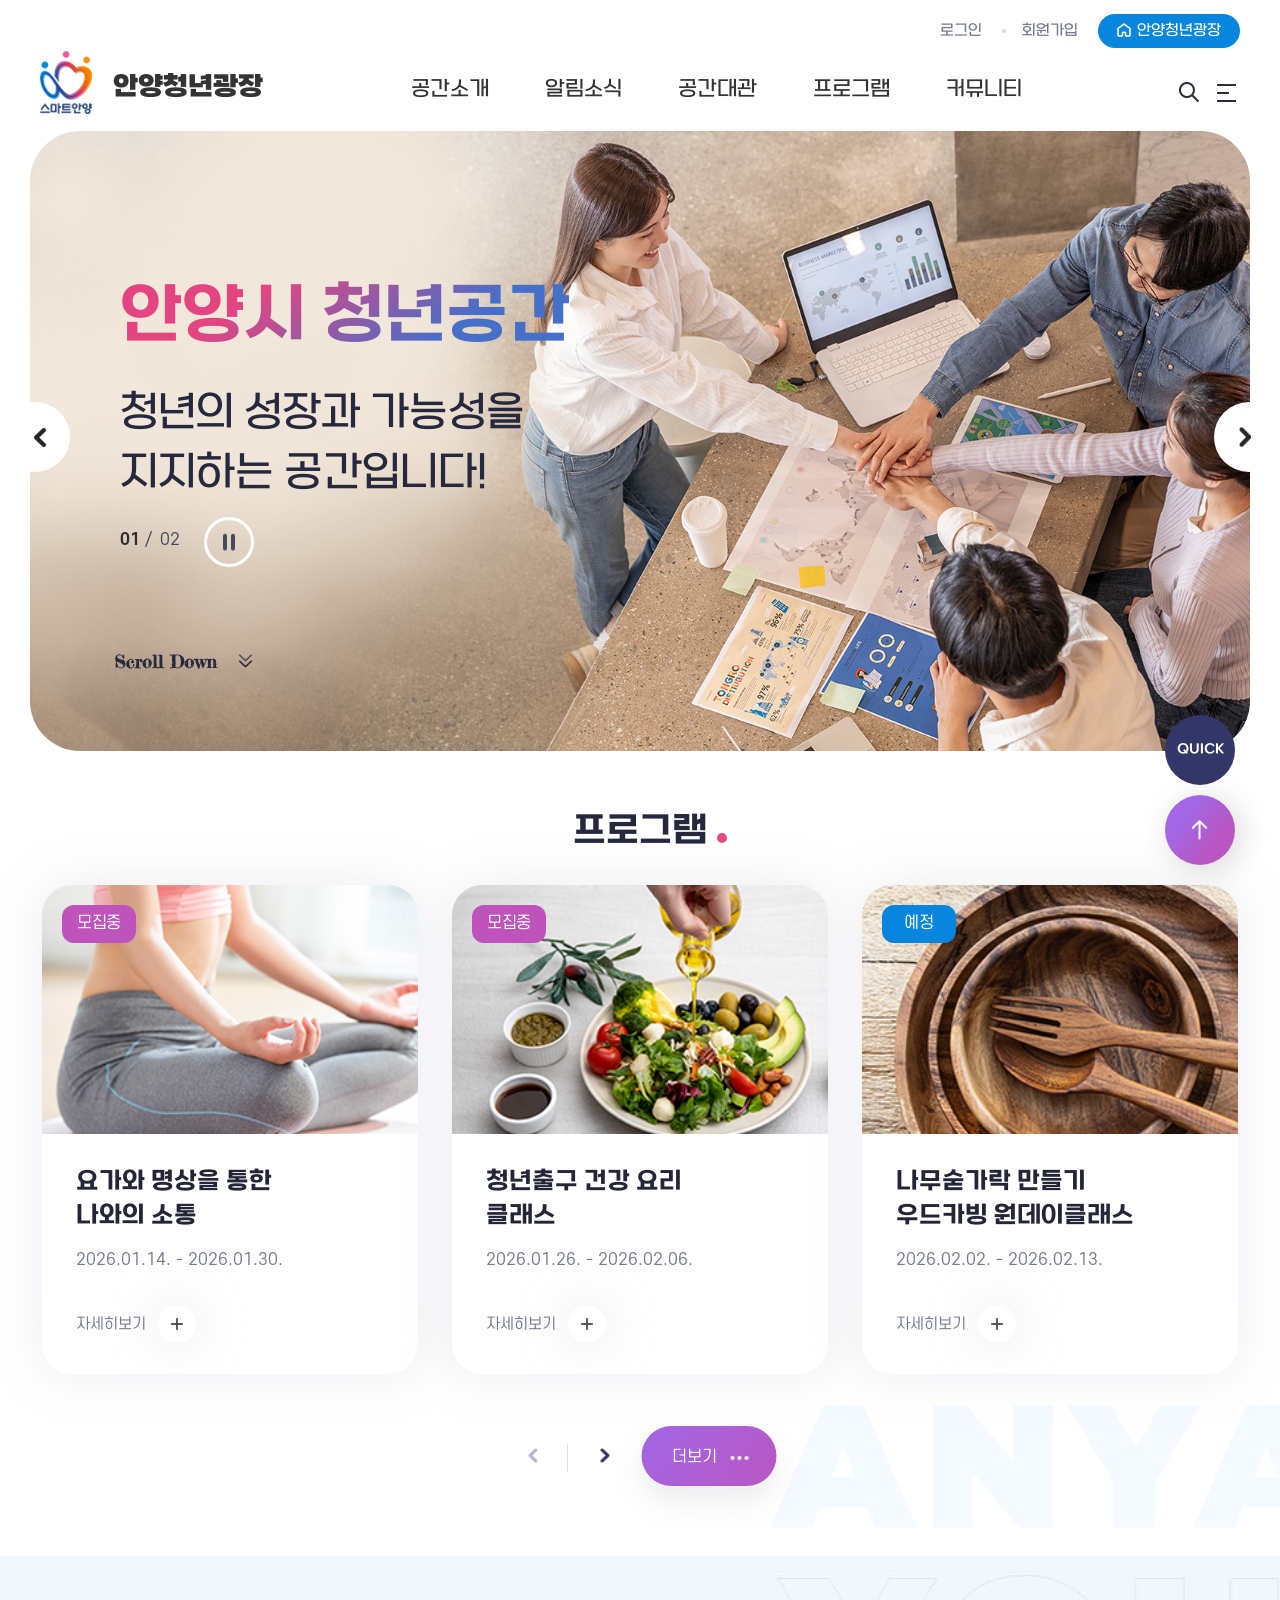
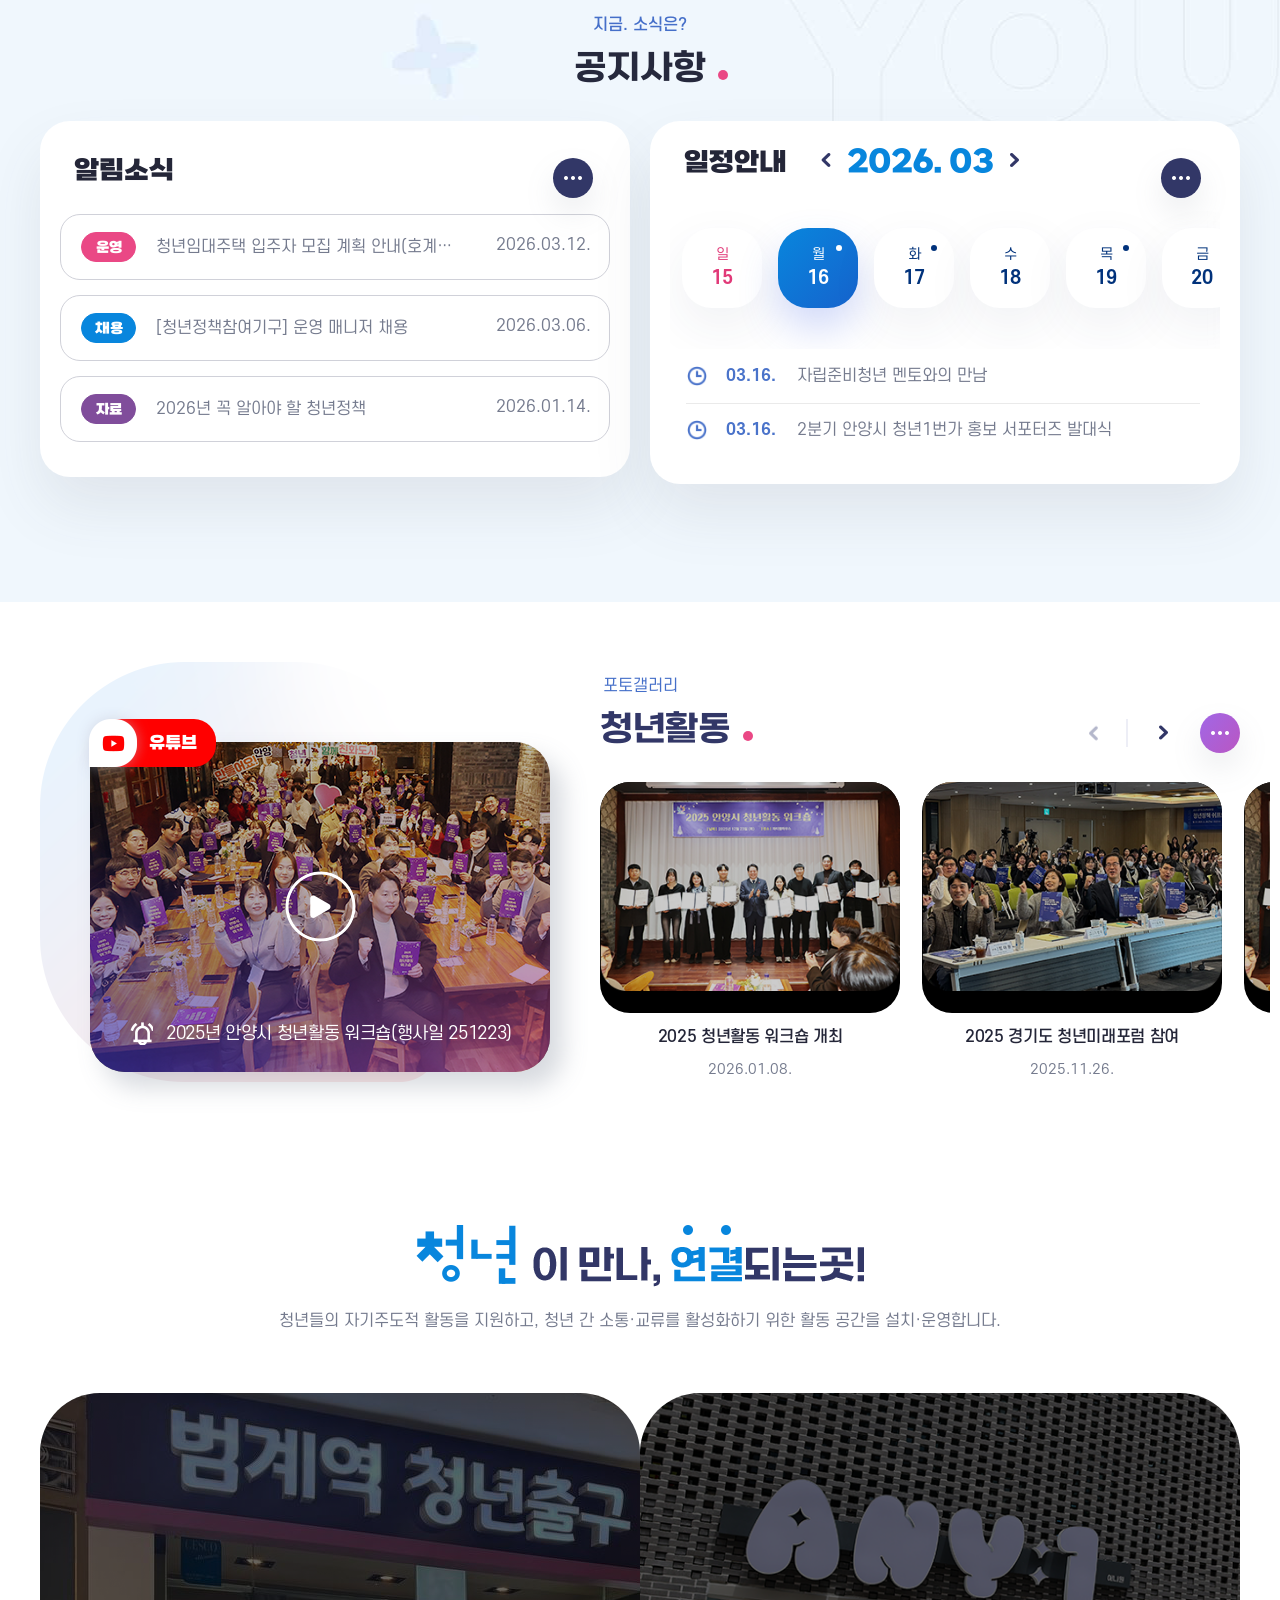
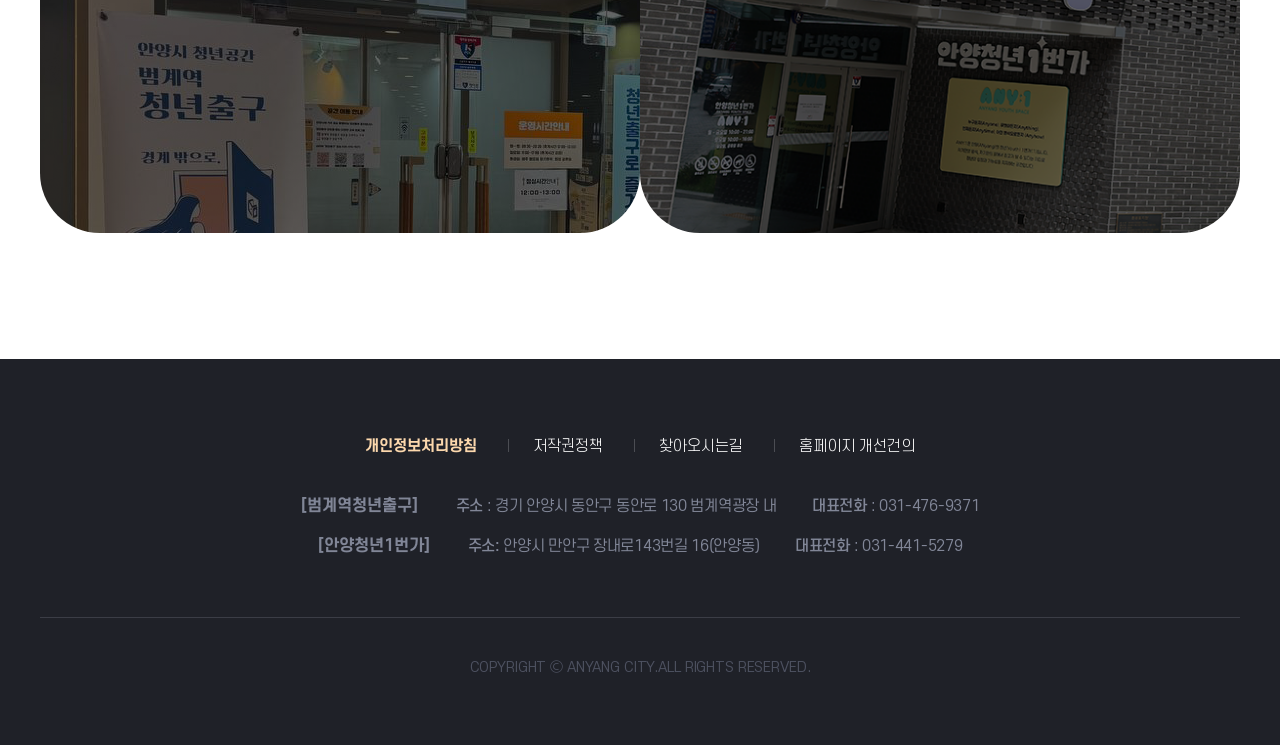
==== index.html @ 14fc4562 "checked everythings" ====
<!DOCTYPE html>

<html lang="ko">

<head>
    <meta charset="utf-8">
    <meta content="IE=Edge" http-equiv="X-UA-Compatible">
    <meta content="width=device-width, height=device-height, initial-scale=1.0, maximum-scale=2.0, minimum-scale=1.0, user-scalable=yes" name="viewport">
    <meta content="안양청년광장, 청년광장, 안양시 청년광장" name="keywords">
    <meta content="안양청년광장 홈페이지입니다." name="description">
    <meta content="telephone=no" name="format-detection">
    <meta content="/public/images/common/meta_ay2.png" property="og:image">
    <meta content="1200" property="og:image:width">
    <meta content="630" property="og:image:height">
    <meta content="안양청년광장" property="og:site_name">
    <meta content="안양청년광장" property="og:title">
    <meta content="안양청년광장 홈페이지입니다." property="og:description">
    <meta content="website" property="og:type">
    <meta content="3369ab" name="theme-color">
    <link href="/common/css/font.css" rel="stylesheet" type="text/css">
    <!--[if lt IE 9]><link rel="stylesheet" type="text/css" href="/common/css/font_ie8.css"><![endif]-->
    <link href="/site/youth_2026/css/main.css?ver=20250224" rel="stylesheet" type="text/css">
    <!--[if lt IE 9]><script src="/common/js/html5.js"></script><![endif]-->
    <script src="/common/js/jquery-1.12.4.min.js"></script>
    <script src="/common/js/jquery-ui.min.js"></script>
    <script src="/common/js/jquery.easing.1.3.min.js"></script>
    <script src="/common/js/jquery.screen.min.js"></script>
    <script src="/common/js/jquery.menu.min.js"></script>
    <script>
        var site = {
            id:'youth',
            key:'',
            layout:'',
            order:'',
            login:'false'
        };
    </script>
    <!--<script src="/site/youth_2026/js/slick.min.js"></script>-->
    <script src="/site/youth_2026/js/slick.min.custom.1.6.0.14.js"></script>
    <script src="/site/youth_2026/js/slick.extensions.min.js"></script>
    <script src="/common/js/layout.js"></script>
    <script src="/common/js/common.js"></script>
    <script src="/site/youth_2026/js/common.js?ver20240205"></script>
    <script src="/site/youth_2026/js/plugins.js"></script>
    <script src="/site/youth_2026/js/main.js"></script>
    <script src="/site/youth_2026/js/layerpopup.js"></script>
    <title>안양청년광장</title>
    <style>
        #divpopup1 {position:absolute;left:200px;top:150px;width:auto;margin-left:auto;margin-right:auto;z-index:999;}
        #divpopup1 img {border:1px solid #d5dae2;box-sizing:border-box;}
        #divpopup1 .divpopup_form {padding-top:3px;padding-bottom:3px;background:#000;}
        #divpopup1 .divpopup_form input {vertical-align:middle;margin-left:5px;}
        #divpopup1 .divpopup_form label {vertical-align:middle;margin-left:5px;}
        #divpopup1 .divpopup_chk {color:#fff;float:left;vertical-align:middle;}
        #divpopup1 .divpopup_close {float:right;margin-right:5px;}
        #divpopup1 .divpopup_close a {text-decoration:none;}
        #divpopup1 .divpopup_close span {color:#fff333;font-size:14px;line-height:20px;font-weight:600;vertical-align:middle;}
        #divpopup1 .img_area {height:500px;overflow-y:scroll;}
        #divpopup1 .m_img {display:none;}
        @media screen and (max-width:800px) {
            #divpopup1 {top:5%;left:0;right:0;}
        }

        @media screen and (max-width:640px) {
            #divpopup1 {width:94%;}
            #divpopup1 img {max-width:100%;}
            #divpopup1 {width:300px;}
            #divpopup1 .w_img {display:none;}
            #divpopup1 .m_img {display:block;}
        }
    </style>
</head>

<body class="main" id="main">
    <script>
        //<![CDATA[
        cookiedata = document.cookie;

        if (cookiedata.indexOf("divpopup1=done") >= 0) {
            document.all['divpopup1'].style.visibility = "hidden";
        }
        //]]>
    </script>
    <script>
        var today = new Date();

        // html 에서 data-expired 가 설정된 팝업 div 들을 찾기
        var popup = document.querySelectorAll('[data-expired]');
        for (var i = 0, size = popup.length; i < size; i++) {
            // 문자열을 공백, -, :으로 나눠서 배열로 저장
            var d = popup[i].getAttribute('data-expired').split(/[\s,\-:]+/);
            var expired_date = new Date(+d[0], +d[1] - 1, +d[2], +d[3] || 23, +d[4] || 59, +d[5] || 59);

            // 오늘이 설정한 expired date 전이면 팝업창 보여지게
            if (today <= expired_date) {
                popup[i].style.display = 'block';
            }
            // 아니면 html 에서 삭제 시킴
            else {
                popup[i].parentElement.removeChild(popup[i]);
            }
        }
    </script>
    
    <div id="wrapper">
        <header id="header">
            <div class="accessibility">
                <a href="#container">본문 바로가기</a>
            </div>
            
            <div class="header_wrap">
                <div class="gnb">
                    <div class="wrap clearfix">
                        <div class="gnb_list_wrap">
                            <ul class="gnb_list clearfix">
                                <li class="gnb_item"><a class="gnb_text" href="javascrip:void(0);">로그인</a></li>
                                <li class="gnb_item"><a class="gnb_text" href="javascript:void(0);">회원가입</a></li>
                                <li class="gnb_item"><a class="util_btn" href="javascript:void(0);"><em>안양청년광장</em></a></li>
                            </ul>
                        </div>
                    </div>
                </div>
                <div class="logo">
                    <h1 class="wrap">
                        <a href="/youth/index.do"><span class="logo_image skip">스마트 안양</span><span class="logo_title">안양청년광장</span></a>
                    </h1>
                </div>
                <div class="lnb">
                    <div class="menu_show">
                        <button class="menu_button" type="button">주메뉴 토글</button>
                    </div>
                    <nav class="menu after eachdown">
                        <h2 class="skip">주메뉴</h2>
                        <div class="lnb_title">
                            <div class="lnb_logo">
                                <span>안양청년광장</span>
                            </div>
                            <div class="lnb_util">
                                <div class="login_box">
                                    <a href="javascript:void(0);" class="m_login_btn m_login">로그인</a>
                                </div>
                                <div class="mypage_box">
                                    <a href="javascript:void(0);" class="mypage_btn mobile">마이페이지</a>
                                </div>
                            </div>
                        </div>
                        <div class="depth depth1">
                            <!-- 차수에 맞는 숫자와 조합하여 클래스를 넣어주세요 (예 :depth#, depth#_#) -->
                             <ul class="depth_list depth1_list clearfix">
                                <li class="depth_item depth1_item">
                                    <a class="depth_text depth1_text" href="" target="_self"><em>공간소개</em></a>
                                    <div class="depth depth2">
                                        <ul class="depth_list depth2_list">
                                            <li class="depth_item depth2_item">
                                                <a class="depth_text depth2_text" href="" target="_self">2차메뉴</a>
                                                <div class="depth depth3">
                                                    <ul class="depth_list depth3_list">
                                                        <li class="depth_item depth3_item">
                                                            <a class="depth_text depth3_text" href="" target="_self">3차메뉴</a>
                                                        </li>
                                                        <li class="depth_item depth3_item">
                                                            <a class="depth_text depth3_text" href="" target="_self">3차메뉴</a>
                                                        </li>
                                                        <li class="depth_item depth3_item">
                                                            <a class="depth_text depth3_text" href="" target="_self">3차메뉴</a>
                                                        </li>
                                                    </ul>
                                                </div>
                                            </li>
                                            <li class="depth_item depth2_item">
                                                <a class="depth_text depth2_text" href="" target="_self">2차메뉴</a>
                                                <div class="depth depth3">
                                                    <ul class="depth_list depth3_list">
                                                        <li class="depth_item depth3_item">
                                                            <a class="depth_text depth3_text" href="" target="_self">3차메뉴</a>
                                                        </li>
                                                        <li class="depth_item depth3_item">
                                                            <a class="depth_text depth3_text" href="" target="_self">3차메뉴</a>
                                                        </li>
                                                        <li class="depth_item depth3_item">
                                                            <a class="depth_text depth3_text" href="" target="_self">3차메뉴</a>
                                                        </li>
                                                    </ul>
                                                </div>
                                            </li>
                                            <li class="depth_item depth2_item">
                                                <a class="depth_text depth2_text" href="" target="_self">2차메뉴</a>
                                                <div class="depth depth3">
                                                    <ul class="depth_list depth3_list">
                                                        <li class="depth_item depth3_item">
                                                            <a class="depth_text depth3_text" href="" target="_self">3차메뉴</a>
                                                        </li>
                                                        <li class="depth_item depth3_item">
                                                            <a class="depth_text depth3_text" href="" target="_self">3차메뉴</a>
                                                        </li>
                                                        <li class="depth_item depth3_item">
                                                            <a class="depth_text depth3_text" href="" target="_self">3차메뉴</a>
                                                        </li>
                                                    </ul>
                                                </div>
                                            </li>
                                            <li class="depth_item depth2_item">
                                                <a class="depth_text depth2_text" href="" target="_self">2차메뉴</a>
                                                <div class="depth depth3">
                                                    <ul class="depth_list depth3_list">
                                                        <li class="depth_item depth3_item">
                                                            <a class="depth_text depth3_text" href="" target="_self">3차메뉴</a>
                                                        </li>
                                                        <li class="depth_item depth3_item">
                                                            <a class="depth_text depth3_text" href="" target="_self">3차메뉴</a>
                                                        </li>
                                                        <li class="depth_item depth3_item">
                                                            <a class="depth_text depth3_text" href="" target="_self">3차메뉴</a>
                                                        </li>
                                                    </ul>
                                                </div>
                                            </li>
                                            <li class="depth_item depth2_item">
                                                <a class="depth_text depth2_text" href="" target="_self">2차메뉴</a>
                                                <div class="depth depth3">
                                                    <ul class="depth_list depth3_list">
                                                        <li class="depth_item depth3_item">
                                                            <a class="depth_text depth3_text" href="" target="_self">3차메뉴</a>
                                                        </li>
                                                        <li class="depth_item depth3_item">
                                                            <a class="depth_text depth3_text" href="" target="_self">3차메뉴</a>
                                                        </li>
                                                        <li class="depth_item depth3_item">
                                                            <a class="depth_text depth3_text" href="" target="_self">3차메뉴</a>
                                                        </li>
                                                    </ul>
                                                </div>
                                            </li>
                                        </ul>
                                    </div>
                                </li>
                                <li class="depth_item depth1_item">
                                    <a class="depth_text depth1_text" href="" target="_self"><em>알림소식</em></a>
                                    <div class="depth depth2">
                                        <ul class="depth_list depth2_list">
                                            <li class="depth_item depth2_item">
                                                <a class="depth_text depth2_text" href="" target="_self">2차메뉴</a>
                                                <div class="depth depth3">
                                                    <ul class="depth_list depth3_list">
                                                        <li class="depth_item depth3_item">
                                                            <a class="depth_text depth3_text" href="" target="_self">세번째 메뉴1</a>
                                                            <div class="depth depth4">
                                                                <ul class="depth_list depth4_list clearfix">
                                                                    <li class="depth_item depth4_item">
                                                                        <a href="javascript:void(0);" class="depth_text depth4_text " target="_self">
                                                                            <span><em>4차메뉴 on</em></span>
                                                                        </a>
                                                                        
                                                                    </li>
                                                                    <li class="depth_item depth4_item">
                                                                        <a href="javscript:void(0);" class="depth_text depth4_text " target="_self">
                                                                            <span><em>4차메뉴_ov</em></span>
                                                                        </a>
                                                                    </li>
                                                                    <li class="depth_item depth4_item">
                                                                        <a href="javascript:void(0);" class="depth_text depth4_text " target="_self">
                                                                            <span><em>4차메뉴</em></span>
                                                                        </a>
                                                                    </li>
                                                                </ul>
                                                            </div>
                                                        </li>
                                                        <li class="depth_item depth3_item">
                                                            <a class="depth_text depth3_text" href="" target="_self">세번째 메뉴2</a>
                                                        </li>
                                                    </ul>
                                                </div>
                                            </li>
                                            <li class="depth_item depth2_item">
                                                <a class="depth_text depth2_text" href="" target="_blank">2차메뉴</a>
                                            </li>
                                            <li class="depth_item depth2_item">
                                                <a class="depth_text depth2_text" href="" target="_self">2차메뉴 on</a>
                                                <div class="depth depth3">
                                                    <ul class="depth_list depth3_list">
                                                        <li class="depth_item depth3_item">
                                                            <a class="depth_text depth3_text" href="" target="_self">세번째 메뉴1</a>
                                                            <div class="depth depth4">
                                                                <ul class="depth_list depth4_list clearfix">
                                                                    <li class="depth_item depth4_item solo">
                                                                        <a href="javascript:void(0);" class="depth_text depth4_text " target="_self">
                                                                            <span><em>4차메뉴 on</em></span>
                                                                        </a>
                                                                        <div class="depth depth5">
                                                                            <ul class="depth_list depth5_list clearfix">
                                                                                <li class="depth_item depth5_item">
                                                                                    <a href="javascript:void(0);" class="depth_text depth5_text " target="_self">
                                                                                        <span><em>5차메뉴 on</em></span>
                                                                                    </a>
                                                                                </li>
                                                                                <li class="depth_item depth5_item">
                                                                                    <a href="javscript:void(0);" class="depth_text depth5_text " target="_self">
                                                                                        <span><em>5차메뉴_ov</em></span>
                                                                                    </a>
                                                                                </li>
                                                                                <li class="depth_item depth5_item">
                                                                                    <a href="javascript:void(0);" class="depth_text depth5_text " target="_self">
                                                                                        <span><em>5차메뉴</em></span>
                                                                                    </a>
                                                                                </li>
                                                                            </ul>
                                                                        </div>
                                                                    </li>
                                                                    <li class="depth_item depth4_item solo">
                                                                        <a href="javscript:void(0);" class="depth_text depth4_text " target="_self">
                                                                            <span><em>4차메뉴_ov</em></span>
                                                                        </a>
                                                                    </li>
                                                                    <li class="depth_item depth4_item solo">
                                                                        <a href="javascript:void(0);" class="depth_text depth4_text " target="_self">
                                                                            <span><em>4차메뉴</em></span>
                                                                        </a>
                                                                    </li>
                                                                </ul>
                                                            </div>
                                                        </li>
                                                        <li class="depth_item depth3_item">
                                                            <a class="depth_text depth3_text" href="" target="_self">세번째 메뉴2</a>
                                                        </li>
                                                    </ul>
                                                </div>
                                            </li>
                                            <li class="depth_item depth2_item">
                                                <a class="depth_text depth2_text" href="" target="_self">2차메뉴</a>
                                                <div class="depth depth3">
                                                    <ul class="depth_list depth3_list">
                                                        <li class="depth_item depth3_item">
                                                            <a class="depth_text depth3_text" href="" target="_self">세번째 메뉴1</a>
                                                        </li>
                                                        <li class="depth_item depth3_item">
                                                            <a class="depth_text depth3_text" href="" target="_self">세번째 메뉴2</a>
                                                        </li>
                                                    </ul>
                                                </div>
                                            </li>
                                            <li class="depth_item depth2_item">
                                                <a class="depth_text depth2_text" href="" target="_self">2차메뉴</a>
                                                <div class="depth depth3">
                                                    <ul class="depth_list depth3_list">
                                                        <li class="depth_item depth3_item">
                                                            <a class="depth_text depth3_text" href="" target="_self">세번째 메뉴1</a>
                                                        </li>
                                                        <li class="depth_item depth3_item">
                                                            <a class="depth_text depth3_text" href="" target="_self">세번째 메뉴2</a>
                                                        </li>
                                                    </ul>
                                                </div>
                                            </li>
                                        </ul>
                                    </div>
                                </li>
                                <li class="depth_item depth1_item">
                                    <a class="depth_text depth1_text" href="" target="_self"><em>공간대관</em></a>
                                    <div class="depth depth2">
                                        <ul class="depth_list depth2_list">
                                            <li class="depth_item depth2_item">
                                                <a class="depth_text depth2_text" href="" target="_self">2차메뉴</a>
                                                <div class="depth depth3">
                                                    <ul class="depth_list depth3_list">
                                                        <li class="depth_item depth3_item">
                                                            <a class="depth_text depth3_text" href="" target="_self">세번째 메뉴1</a>
                                                        </li>
                                                        <li class="depth_item depth3_item">
                                                            <a class="depth_text depth3_text" href="" target="_self">세번째 메뉴2</a>
                                                        </li>
                                                    </ul>
                                                </div>
                                            </li>
                                            <li class="depth_item depth2_item">
                                                <a class="depth_text depth2_text" href="" target="_self">2차메뉴</a>
                                                <div class="depth depth3">
                                                    <ul class="depth_list depth3_list">
                                                        <li class="depth_item depth3_item">
                                                            <a class="depth_text depth3_text" href="" target="_self">세번째 메뉴1</a>
                                                        </li>
                                                        <li class="depth_item depth3_item">
                                                            <a class="depth_text depth3_text" href="" target="_self">세번째 메뉴2</a>
                                                        </li>
                                                    </ul>
                                                </div>
                                            </li>
                                            <li class="depth_item depth2_item">
                                                <a class="depth_text depth2_text" href="" target="_self">2차메뉴</a>
                                                <div class="depth depth3">
                                                    <ul class="depth_list depth3_list">
                                                        <li class="depth_item depth3_item">
                                                            <a class="depth_text depth3_text" href="" target="_self">세번째 메뉴1</a>
                                                        </li>
                                                        <li class="depth_item depth3_item">
                                                            <a class="depth_text depth3_text" href="" target="_self">세번째 메뉴2</a>
                                                        </li>
                                                    </ul>
                                                </div>
                                            </li>
                                            <li class="depth_item depth2_item">
                                                <a class="depth_text depth2_text" href="" target="_self">2차메뉴</a>
                                                <div class="depth depth3">
                                                    <ul class="depth_list depth3_list">
                                                        <li class="depth_item depth3_item">
                                                            <a class="depth_text depth3_text" href="" target="_self">세번째 메뉴1</a>
                                                        </li>
                                                        <li class="depth_item depth3_item">
                                                            <a class="depth_text depth3_text" href="" target="_self">세번째 메뉴2</a>
                                                        </li>
                                                    </ul>
                                                </div>
                                            </li>
                                            <li class="depth_item depth2_item">
                                                <a class="depth_text depth2_text" href="" target="_self">2차메뉴</a>
                                                <div class="depth depth3">
                                                    <ul class="depth_list depth3_list">
                                                        <li class="depth_item depth3_item">
                                                            <a class="depth_text depth3_text" href="" target="_self">세번째 메뉴1</a>
                                                        </li>
                                                        <li class="depth_item depth3_item">
                                                            <a class="depth_text depth3_text" href="" target="_self">세번째 메뉴2</a>
                                                        </li>
                                                    </ul>
                                                </div>
                                            </li>
                                        </ul>
                                    </div>
                                </li>
                                <li class="depth_item depth1_item">
                                    <a class="depth_text depth1_text" href="" target="_self"><em>프로그램</em></a>
                                    <div class="depth depth2">
                                        <ul class="depth_list depth2_list">
                                            <li class="depth_item depth2_item">
                                                <a class="depth_text depth2_text" href="" target="_self">2차메뉴</a>
                                                <div class="depth depth3">
                                                    <ul class="depth_list depth3_list">
                                                        <li class="depth_item depth3_item">
                                                            <a class="depth_text depth3_text" href="" target="_self">세번째 메뉴1</a>
                                                        </li>
                                                        <li class="depth_item depth3_item">
                                                            <a class="depth_text depth3_text" href="" target="_self">세번째 메뉴2</a>
                                                        </li>
                                                    </ul>
                                                </div>
                                            </li>
                                            <li class="depth_item depth2_item">
                                                <a class="depth_text depth2_text" href="" target="_self">2차메뉴</a>
                                                <div class="depth depth3">
                                                    <ul class="depth_list depth3_list">
                                                        <li class="depth_item depth3_item">
                                                            <a class="depth_text depth3_text" href="" target="_self">세번째 메뉴1</a>
                                                        </li>
                                                        <li class="depth_item depth3_item">
                                                            <a class="depth_text depth3_text" href="" target="_self">세번째 메뉴2</a>
                                                        </li>
                                                    </ul>
                                                </div>
                                            </li>
                                            <li class="depth_item depth2_item">
                                                <a class="depth_text depth2_text" href="" target="_self">2차메뉴</a>
                                                <div class="depth depth3">
                                                    <ul class="depth_list depth3_list">
                                                        <li class="depth_item depth3_item">
                                                            <a class="depth_text depth3_text" href="" target="_self">세번째 메뉴1</a>
                                                        </li>
                                                        <li class="depth_item depth3_item">
                                                            <a class="depth_text depth3_text" href="" target="_self">세번째 메뉴2</a>
                                                        </li>
                                                    </ul>
                                                </div>
                                            </li>
                                            <li class="depth_item depth2_item">
                                                <a class="depth_text depth2_text" href="" target="_self">2차메뉴</a>
                                                <div class="depth depth3">
                                                    <ul class="depth_list depth3_list">
                                                        <li class="depth_item depth3_item">
                                                            <a class="depth_text depth3_text" href="" target="_self">세번째 메뉴1</a>
                                                        </li>
                                                        <li class="depth_item depth3_item">
                                                            <a class="depth_text depth3_text" href="" target="_self">세번째 메뉴2</a>
                                                        </li>
                                                    </ul>
                                                </div>
                                            </li>
                                            <li class="depth_item depth2_item">
                                                <a class="depth_text depth2_text" href="" target="_self">2차메뉴</a>
                                                <div class="depth depth3">
                                                    <ul class="depth_list depth3_list">
                                                        <li class="depth_item depth3_item">
                                                            <a class="depth_text depth3_text" href="" target="_self">세번째 메뉴1</a>
                                                        </li>
                                                        <li class="depth_item depth3_item">
                                                            <a class="depth_text depth3_text" href="" target="_self">세번째 메뉴2</a>
                                                        </li>
                                                    </ul>
                                                </div>
                                            </li>
                                        </ul>
                                    </div>
                                </li>
                                <li class="depth_item depth1_item">
                                    <a class="depth_text depth1_text" href="" target="_self"><em>커뮤니티</em></a>
                                    <div class="depth depth2">
                                        <ul class="depth_list depth2_list">
                                            <li class="depth_item depth2_item">
                                                <a class="depth_text depth2_text" href="" target="_self">2차메뉴</a>
                                                <div class="depth depth3">
                                                    <ul class="depth_list depth3_list">
                                                        <li class="depth_item depth3_item">
                                                            <a class="depth_text depth3_text" href="" target="_self">세번째 메뉴1</a>
                                                        </li>
                                                        <li class="depth_item depth3_item">
                                                            <a class="depth_text depth3_text" href="" target="_self">세번째 메뉴2</a>
                                                        </li>
                                                    </ul>
                                                </div>
                                            </li>
                                            <li class="depth_item depth2_item">
                                                <a class="depth_text depth2_text" href="" target="_self">2차메뉴</a>
                                                <div class="depth depth3">
                                                    <ul class="depth_list depth3_list">
                                                        <li class="depth_item depth3_item">
                                                            <a class="depth_text depth3_text" href="" target="_self">세번째 메뉴1</a>
                                                        </li>
                                                        <li class="depth_item depth3_item">
                                                            <a class="depth_text depth3_text" href="" target="_self">세번째 메뉴2</a>
                                                        </li>
                                                    </ul>
                                                </div>
                                            </li>
                                            <li class="depth_item depth2_item">
                                                <a class="depth_text depth2_text" href="" target="_self">2차메뉴</a>
                                                <div class="depth depth3">
                                                    <ul class="depth_list depth3_list">
                                                        <li class="depth_item depth3_item">
                                                            <a class="depth_text depth3_text" href="" target="_self">세번째 메뉴1</a>
                                                        </li>
                                                        <li class="depth_item depth3_item">
                                                            <a class="depth_text depth3_text" href="" target="_self">세번째 메뉴2</a>
                                                        </li>
                                                    </ul>
                                                </div>
                                            </li>
                                            <li class="depth_item depth2_item">
                                                <a class="depth_text depth2_text" href="" target="_self">2차메뉴</a>
                                                <div class="depth depth3">
                                                    <ul class="depth_list depth3_list">
                                                        <li class="depth_item depth3_item">
                                                            <a class="depth_text depth3_text" href="" target="_self">세번째 메뉴1</a>
                                                        </li>
                                                        <li class="depth_item depth3_item">
                                                            <a class="depth_text depth3_text" href="" target="_self">세번째 메뉴2</a>
                                                        </li>
                                                    </ul>
                                                </div>
                                            </li>
                                            <li class="depth_item depth2_item">
                                                <a class="depth_text depth2_text" href="" target="_self">2차메뉴</a>
                                                <div class="depth depth3">
                                                    <ul class="depth_list depth3_list">
                                                        <li class="depth_item depth3_item">
                                                            <a class="depth_text depth3_text" href="" target="_self">세번째 메뉴1</a>
                                                        </li>
                                                        <li class="depth_item depth3_item">
                                                            <a class="depth_text depth3_text" href="" target="_self">세번째 메뉴2</a>
                                                        </li>
                                                    </ul>
                                                </div>
                                            </li>
                                        </ul>
                                    </div>
                                </li>
                            </ul>
                            <!-- <ul class="depth_list depth1_list clearfix">
                                <li class="depth_item depth1_item">
                                    <a class="depth_text depth1_text" href="/youth/contents.do?key=3752" target="_self">안양청년정책</a>
                                    <div class="depth depth2">
                                        <ul class="depth_list depth2_list">
                                            <li class="depth_item depth2_item">
                                                <a class="depth_text depth2_text" href="/youth/contents.do?key=3752" target="_self">인사말</a>
                                                <div class="depth depth3">
                                                    <ul class="depth_list depth3_list">
                                                        <li class="depth_item depth3_item">
                                                            <a class="depth_text depth3_text" href="/youth/contents.do?key=3752" target="_self">인사말</a>
                                                        </li>
                                                        <li class="depth_item depth3_item">
                                                            <a class="depth_text depth3_text" href="/youth/contents.do?key=3753" target="_self">청년의날 축하영상</a>
                                                        </li>
                                                    </ul>
                                                </div>
                                            </li>
                                            <li class="depth_item depth2_item">
                                                <a class="depth_text depth2_text" href="/youth/selectBbsNttList.do?bbsNo=1184&amp;key=3543" target="_self">공지사항</a>
                                            </li>
                                            <li class="depth_item depth2_item">
                                                <a class="depth_text depth2_text" href="/youth/contents.do?key=4201" target="_self">청년정책 캘린더</a>
                                            </li>
                                            <li class="depth_item depth2_item">
                                                <a class="depth_text depth2_text" href="/youth/contents.do?key=5152" target="_self">안양청년지도</a>
                                            </li>
                                            <li class="depth_item depth2_item">
                                                <a class="depth_text depth2_text" href="/youth/selectBbsNttList.do?bbsNo=1875&amp;key=4381" target="_self">청년정보</a>
                                                <div class="depth depth3">
                                                    <ul class="depth_list depth3_list">
                                                        <li class="depth_item depth3_item">
                                                            <a class="depth_text depth3_text" href="/youth/selectBbsNttList.do?bbsNo=1875&amp;key=4381" target="_self">청년아카데미</a>
                                                        </li>
                                                        <li class="depth_item depth3_item">
                                                            <a class="depth_text depth3_text" href="/youth/contents.do?key=3548" target="_self">청년정보 사이트</a>
                                                        </li>
                                                        <li class="depth_item depth3_item">
                                                            <a class="depth_text depth3_text" href="/youth/selectBbsNttList.do?bbsNo=1185&amp;key=3549" target="_self">청년자료실</a>
                                                        </li>
                                                        <li class="depth_item depth3_item">
                                                            <a class="depth_text depth3_text" href="/youth/selectBbsNttList.do?bbsNo=1186&amp;key=3550" target="_self">행사사진</a>
                                                        </li>
                                                        <li class="depth_item depth3_item">
                                                            <a class="depth_text depth3_text" href="https://www.youthcenter.go.kr/youthPolicy/ythPlcyTotalSearch" target="_blank">통합 청년정책검색</a>
                                                        </li>
                                                    </ul>
                                                </div>
                                            </li>
                                            <li class="depth_item depth2_item">
                                                <a class="depth_text depth2_text" href="/youth/selectBbsNttList.do?bbsNo=1187&amp;key=3551" target="_self">홍보영상</a>
                                            </li>
                                        </ul>
                                    </div>
                                </li>
                                <li class="depth_item depth1_item">
                                    <a class="depth_text depth1_text" href="/youth/contents.do?key=3544" target="_self">청년소통참여</a>
                                    <div class="depth depth2">
                                        <ul class="depth_list depth2_list">
                                            <li class="depth_item depth2_item">
                                                <a class="depth_text depth2_text" href="/youth/contents.do?key=3544" target="_self">청년소통참여</a>
                                                <div class="depth depth3">
                                                    <ul class="depth_list depth3_list">
                                                        <li class="depth_item depth3_item">
                                                            <a class="depth_text depth3_text" href="/youth/selectResveWebView.do?key=3560&amp;onlineResveNo=95" target="_self">청년정책조정위원회</a>
                                                        </li>
                                                        <li class="depth_item depth3_item">
                                                            <a class="depth_text depth3_text" href="/youth/contents.do?key=3555" target="_self">청년정책참여기구(서포터즈) 운영</a>
                                                        </li>
                                                        <li class="depth_item depth3_item">
                                                            <a class="depth_text depth3_text" href="/youth/contents.do?key=3556" target="_self">청년단체 네트워크활성화 지원사업</a>
                                                        </li>
                                                        <li class="depth_item depth3_item">
                                                            <a class="depth_text depth3_text" href="/youth/contents.do?key=3557" target="_self">청년동아리 지원사업</a>
                                                        </li>
                                                        <li class="depth_item depth3_item">
                                                            <a class="depth_text depth3_text" href="/youth/contents.do?key=3614" target="_self">청년상 시상</a>
                                                        </li>
                                                        <li class="depth_item depth3_item">
                                                            <a class="depth_text depth3_text" href="/youth/contents.do?key=3615" target="_self">청년 자원봉사 프로그램 공모사업</a>
                                                        </li>
                                                        <li class="depth_item depth3_item">
                                                            <a class="depth_text depth3_text" href="/youth/contents.do?key=4116" target="_self">청년 역량강화 프로그램 운영</a>
                                                        </li>
                                                        <li class="depth_item depth3_item">
                                                            <a class="depth_text depth3_text" href="/youth/contents.do?key=4119" target="_self">안양청년의 날 기념식 개최</a>
                                                        </li>
                                                        <li class="depth_item depth3_item">
                                                            <a class="depth_text depth3_text" href="/youth/contents.do?key=4118" target="_self">찾아가는 청년정책설명회 '청년정책 배달'</a>
                                                        </li>
                                                        <li class="depth_item depth3_item">
                                                            <a class="depth_text depth3_text" href="/youth/contents.do?key=3610" target="_self">안양1번가 청년공간 조성</a>
                                                        </li>
                                                        <li class="depth_item depth3_item">
                                                            <a class="depth_text depth3_text" href="/youth/contents.do?key=4496" target="_self">코어봉사단(청년봉사단)운영</a>
                                                        </li>
                                                        <li class="depth_item depth3_item">
                                                            <a class="depth_text depth3_text" href="/youth/contents.do?key=4497" target="_self">청년인재등록 플랫폼 운영</a>
                                                        </li>
                                                        <li class="depth_item depth3_item">
                                                            <a class="depth_text depth3_text" href="/youth/contents.do?key=3756" target="_self">역대 청년상 수상자</a>
                                                        </li>
                                                        <li class="depth_item depth3_item">
                                                            <a class="depth_text depth3_text" href="/youth/contents.do?key=5143" target="_self">청년자율예산제</a>
                                                        </li>
                                                    </ul>
                                                </div>
                                            </li>
                                        </ul>
                                    </div>
                                </li>
                                <li class="depth_item depth1_item">
                                    <a class="depth_text depth1_text" href="/youth/contents.do?key=3565" target="_self">청년일자리·창업</a>
                                    <div class="depth depth2">
                                        <ul class="depth_list depth2_list">
                                            <li class="depth_item depth2_item">
                                                <a class="depth_text depth2_text" href="/youth/contents.do?key=3565" target="_self">청년일자리</a>
                                                <div class="depth depth3">
                                                    <ul class="depth_list depth3_list">
                                                        <li class="depth_item depth3_item">
                                                            <a class="depth_text depth3_text" href="/youth/contents.do?key=3629&amp;onlineResveNo=100" target="_self">청년 어학·자격시험 응시료 지원</a>
                                                        </li>
                                                        <li class="depth_item depth3_item">
                                                            <a class="depth_text depth3_text" href="/youth/contents.do?key=3631" target="_self">청년구직자 직장체험</a>
                                                        </li>
                                                        <li class="depth_item depth3_item">
                                                            <a class="depth_text depth3_text" href="/youth/contents.do?key=3632" target="_self">청년안양정착 일자리박람회 개최</a>
                                                        </li>
                                                        <li class="depth_item depth3_item">
                                                            <a class="depth_text depth3_text" href="/youth/contents.do?key=3633" target="_self">대학생 행정체험 연수</a>
                                                        </li>
                                                        <li class="depth_item depth3_item">
                                                            <a class="depth_text depth3_text" href="/youth/contents.do?key=3634" target="_self">청년 구직자 면접지원(정장, 헤어, 메이크업)</a>
                                                        </li>
                                                        <li class="depth_item depth3_item">
                                                            <a class="depth_text depth3_text" href="/youth/contents.do?key=3637" target="_self">대학 일자리센터 운영 지원</a>
                                                        </li>
                                                        <li class="depth_item depth3_item">
                                                            <a class="depth_text depth3_text" href="/youth/contents.do?key=3641" target="_self">AI·VR 면접체험관</a>
                                                        </li>
                                                        <li class="depth_item depth3_item">
                                                            <a class="depth_text depth3_text" href="/youth/contents.do?key=3669" target="_self">청년안(양)정(착) 취업학교</a>
                                                        </li>
                                                        <li class="depth_item depth3_item">
                                                            <a class="depth_text depth3_text" href="/youth/contents.do?key=4120" target="_self">청년도전 지원사업</a>
                                                        </li>
                                                        <li class="depth_item depth3_item">
                                                            <a class="depth_text depth3_text" href="/youth/contents.do?key=4498" target="_self">안양 AI취업 플랫폼</a>
                                                        </li>
                                                        <li class="depth_item depth3_item">
                                                            <a class="depth_text depth3_text" href="/youth/contents.do?key=5247" target="_self">온오프 취업컨설팅</a>
                                                        </li>
                                                        <li class="depth_item depth3_item">
                                                            <a class="depth_text depth3_text" href="/youth/contents.do?key=5411" target="_self">청년여성특화 취업 및 커리어코칭</a>
                                                        </li>
                                                    </ul>
                                                </div>
                                            </li>
                                            <li class="depth_item depth2_item">
                                                <a class="depth_text depth2_text" href="/youth/contents.do?key=3566" target="_self">청년창업</a>
                                                <div class="depth depth3">
                                                    <ul class="depth_list depth3_list">
                                                        <li class="depth_item depth3_item">
                                                            <a class="depth_text depth3_text" href="/youth/contents.do?key=3644" target="_self">청년창업 특례보증</a>
                                                        </li>
                                                        <li class="depth_item depth3_item">
                                                            <a class="depth_text depth3_text" href="/youth/contents.do?key=3649" target="_self">청년기업 액셀러레이팅 지원</a>
                                                        </li>
                                                        <li class="depth_item depth3_item">
                                                            <a class="depth_text depth3_text" href="/youth/contents.do?key=3668" target="_self">청년창업 스케일업 안양</a>
                                                        </li>
                                                        <li class="depth_item depth3_item">
                                                            <a class="depth_text depth3_text" href="/youth/contents.do?key=3653" target="_self">청년창업기업 사업화컨설팅 지원</a>
                                                        </li>
                                                        <li class="depth_item depth3_item">
                                                            <a class="depth_text depth3_text" href="/youth/contents.do?key=4121" target="_self">안양청년창업펀드 2호 운영</a>
                                                        </li>
                                                    </ul>
                                                </div>
                                            </li>
                                        </ul>
                                    </div>
                                </li>
                                <li class="depth_item depth1_item">
                                    <a class="depth_text depth1_text" href="/youth/contents.do?key=3567" target="_self">청년주거·문화복지</a>
                                    <div class="depth depth2">
                                        <ul class="depth_list depth2_list">
                                            <li class="depth_item depth2_item">
                                                <a class="depth_text depth2_text" href="/youth/contents.do?key=3567" target="_self">청년주거</a>
                                                <div class="depth depth3">
                                                    <ul class="depth_list depth3_list">
                                                        <li class="depth_item depth3_item">
                                                            <a class="depth_text depth3_text" href="/youth/contents.do?key=3655" target="_self">[기존]안양 청년 전·월세보증금 대출이자 지원사업</a>
                                                        </li>
                                                        <li class="depth_item depth3_item">
                                                            <a class="depth_text depth3_text" href="/youth/contents.do?key=5192" target="_self">[신규]안양 청년 전·월세보증금 대출이자 지원사업</a>
                                                        </li>
                                                        <li class="depth_item depth3_item">
                                                            <a class="depth_text depth3_text" href="/youth/contents.do?key=3664" target="_self">청년주택 지속 공급</a>
                                                        </li>
                                                        <li class="depth_item depth3_item">
                                                            <a class="depth_text depth3_text" href="/youth/contents.do?key=3665" target="_self">신혼부부 주택 매입 및 전세자금 대출이자 지원</a>
                                                        </li>
                                                        <li class="depth_item depth3_item">
                                                            <a class="depth_text depth3_text" href="/youth/contents.do?key=3656" target="_self">안양시 「청년 월세 지원」 사업</a>
                                                        </li>
                                                        <li class="depth_item depth3_item">
                                                            <a class="depth_text depth3_text" href="/youth/contents.do?key=5420" target="_self">국토부 「청년 월세 지원사업」</a>
                                                        </li>
                                                        <li class="depth_item depth3_item">
                                                            <a class="depth_text depth3_text" href="/youth/contents.do?key=4123" target="_self">다둥이네 보금자리 지원</a>
                                                        </li>
                                                        <li class="depth_item depth3_item">
                                                            <a class="depth_text depth3_text" href="/youth/contents.do?key=4438" target="_self">안양 청년 이사비 지원 사업</a>
                                                        </li>
                                                    </ul>
                                                </div>
                                            </li>
                                            <li class="depth_item depth2_item">
                                                <a class="depth_text depth2_text" href="/youth/contents.do?key=3559" target="_self">청년문화복지</a>
                                                <div class="depth depth3">
                                                    <ul class="depth_list depth3_list">
                                                        <li class="depth_item depth3_item">
                                                            <a class="depth_text depth3_text" href="/youth/contents.do?key=3558" target="_self">안양청년축제 개최</a>
                                                        </li>
                                                        <li class="depth_item depth3_item">
                                                            <a class="depth_text depth3_text" href="/youth/contents.do?key=3617" target="_self">청년기본소득</a>
                                                        </li>
                                                        <li class="depth_item depth3_item">
                                                            <a class="depth_text depth3_text" href="/youth/contents.do?key=3619" target="_self">안양 청년 학자금대출 연체자 신용회복 지원사업</a>
                                                        </li>
                                                        <li class="depth_item depth3_item">
                                                            <a class="depth_text depth3_text" href="/youth/contents.do?key=3620" target="_self">아이좋아 행복꾸러미</a>
                                                        </li>
                                                        <li class="depth_item depth3_item">
                                                            <a class="depth_text depth3_text" href="/youth/contents.do?key=3621" target="_self">청년내일저축계좌</a>
                                                        </li>
                                                        <li class="depth_item depth3_item">
                                                            <a class="depth_text depth3_text" href="/youth/contents.do?key=3623" target="_self">청년 정신건강 외래치료비 지원</a>
                                                        </li>
                                                        <li class="depth_item depth3_item">
                                                            <a class="depth_text depth3_text" href="/youth/contents.do?key=3817" target="_self">찾아가는 정신건강상담실 '청년 비상구'</a>
                                                        </li>
                                                        <li class="depth_item depth3_item">
                                                            <a class="depth_text depth3_text" href="/youth/contents.do?key=4176" target="_self">건강한 임신, 출산 지원사업</a>
                                                        </li>
                                                        <li class="depth_item depth3_item">
                                                            <a class="depth_text depth3_text" href="/youth/contents.do?key=4177" target="_self">일 가정 양립 보육 지원사업</a>
                                                        </li>
                                                        <li class="depth_item depth3_item">
                                                            <a class="depth_text depth3_text" href="/youth/contents.do?key=4178" target="_self">안양1번가 넘버원 페스티벌</a>
                                                        </li>
                                                        <li class="depth_item depth3_item">
                                                            <a class="depth_text depth3_text" href="/youth/contents.do?key=4179" target="_self">지역예술 활성화를 위한 문화예술사업 지원</a>
                                                        </li>
                                                        <li class="depth_item depth3_item">
                                                            <a class="depth_text depth3_text" href="/youth/contents.do?key=4180" target="_self">안양문화예술인 지원사업</a>
                                                        </li>
                                                        <li class="depth_item depth3_item">
                                                            <a class="depth_text depth3_text" href="/youth/contents.do?key=4501" target="_self">여성 1인가구 안심패키지 지원사업</a>
                                                        </li>
                                                        <li class="depth_item depth3_item">
                                                            <a class="depth_text depth3_text" href="/youth/contents.do?key=4503" target="_self">청춘을 잡아라 시즌2</a>
                                                        </li>
                                                        <li class="depth_item depth3_item">
                                                            <a class="depth_text depth3_text" href="/youth/contents.do?key=4504" target="_self">후기청소년 지원사업</a>
                                                        </li>
                                                        <li class="depth_item depth3_item">
                                                            <a class="depth_text depth3_text" href="/youth/contents.do?key=4505" target="_self">자립준비청년 멘토 지원</a>
                                                        </li>
                                                        <li class="depth_item depth3_item">
                                                            <a class="depth_text depth3_text" href="/youth/contents.do?key=3622" target="_self">청년희망키움통장</a>
                                                        </li>
                                                        <li class="depth_item depth3_item">
                                                            <a class="depth_text depth3_text" href="/youth/contents.do?key=5161" target="_self">청년대상 식생활 자립 실천교육</a>
                                                        </li>
                                                    </ul>
                                                </div>
                                            </li>
                                        </ul>
                                    </div>
                                </li>
                                <li class="depth_item depth1_item">
                                    <a class="depth_text depth1_text" href="/youth/contents.do?key=5205" target="_self">청년공간</a>
                                    <div class="depth depth2">
                                        <ul class="depth_list depth2_list">
                                            <li class="depth_item depth2_item">
                                                <a class="depth_text depth2_text" href="/youth/contents.do?key=5205" target="_self">안양청년1번가</a>
                                                <div class="depth depth3">
                                                    <ul class="depth_list depth3_list">
                                                        <li class="depth_item depth3_item">
                                                            <a class="depth_text depth3_text" href="/youth/contents.do?key=5205" target="_self">이용안내</a>
                                                        </li>
                                                        <li class="depth_item depth3_item">
                                                            <a class="depth_text depth3_text" href="/youth/contents.do?key=5206" target="_self">장소정보</a>
                                                        </li>
                                                        <li class="depth_item depth3_item">
                                                            <a class="depth_text depth3_text" href="/youth/selectBbsNttList.do?bbsNo=2344&amp;key=5207" target="_self">공지사항</a>
                                                        </li>
                                                    </ul>
                                                </div>
                                            </li>
                                            <li class="depth_item depth2_item">
                                                <a class="depth_text depth2_text" href="/youth/contents.do?key=3573" target="_self">범계역 청년출구</a>
                                                <div class="depth depth3">
                                                    <ul class="depth_list depth3_list">
                                                        <li class="depth_item depth3_item">
                                                            <a class="depth_text depth3_text" href="/youth/contents.do?key=3573" target="_self">이용안내</a>
                                                        </li>
                                                        <li class="depth_item depth3_item">
                                                            <a class="depth_text depth3_text" href="/youth/contents.do?key=3574" target="_self">장소정보</a>
                                                        </li>
                                                        <li class="depth_item depth3_item">
                                                            <a class="depth_text depth3_text" href="/youth/selectBbsNttList.do?bbsNo=1189&amp;key=3577" target="_self">공지사항</a>
                                                        </li>
                                                    </ul>
                                                </div>
                                            </li>
                                            <li class="depth_item depth2_item">
                                                <a class="depth_text depth2_text" href="https://www.aba.or.kr/content/contents.do?menuId=1153" target="_blank">청년오피스</a>
                                            </li>
                                        </ul>
                                    </div>
                                </li>
                                <li class="depth_item depth1_item">
                                    <a class="depth_text depth1_text" href="/youth/youthInfoForm.do?key=4165" target="_self">청년인재등록</a>
                                    <div class="depth depth2">
                                        <ul class="depth_list depth2_list">
                                            <li class="depth_item depth2_item">
                                                <a class="depth_text depth2_text" href="/youth/youthInfoForm.do?key=4165" target="_self">청년인재등록</a>
                                            </li>
                                        </ul>
                                    </div>
                                </li>
                            </ul> -->
                            
                        </div>
                    </nav>
                    <div class="menu_hide">
                        <button class="menu_button" type="button">주메뉴 닫기</button>
                    </div>
                    <div class="search_open">
                        <div class="wrap">
                            <button class="search_btn" type="button">토글</button>
                            <a href="javascript:void(0);" class="sitemap_anchor">사이트맵</a>
                        </div>
                    </div>
                </div>
                
                <div class="search">
                    <h2 class="skip">검색</h2>
                    <div class="search_content">
                        <h2 class="skip">검색창</h2>
                        <div class="wrap">
                            <form action="/search/search.jsp" class="search_form" id="searchNeoForm" method="get" name="searchNeoForm">
                                <fieldset>
                                    <legend>검색영역폼</legend>
                                    <div class="search_area">
                                        <div class="search_position">
                                            <div class="search_wrap">
                                                <div class="search_border">
                                                    <input type="search"  autocomplete="off" class="search_query" id="search_query" name="query" placeholder="검색어 입력" spellcheck="false" title="검색어">
                                                </div>
                                                <div class="search_submit">
                                                    <input type="submit" class="search_link_btn" title="검색버튼">
                                                </div>
                                            </div>
                                            <div class="popular_search">
                                                <div class="popular_icon">인기 검색어</div>
                                                <ul class="popular_list">
                                                    <li class="popular_item">
                                                        <a class="popular_link" href="/search/search.jsp?query=%EC%B2%AD%EB%85%84%EA%B3%B5%EA%B0%84">청년공간</a>
                                                    </li>
                                                    <li class="popular_item">
                                                        <a class="popular_link" href="/search/search.jsp?query=">안양청년정책</a>
                                                    </li>
                                                    <li class="popular_item">
                                                        <a class="popular_link" href="/search/search.jsp?query=">검색어1</a>
                                                    </li>
                                                    <li class="popular_item">
                                                        <a class="popular_link" href="/search/search.jsp?query=">검색어2</a>
                                                    </li>
                                                    <li class="popular_item">
                                                        <a class="popular_link" href="/search/search.jsp?query=">검색어3</a>
                                                    </li>
                                                </ul>
                                            </div>
                                            <div class="search_close">
                                                <button class="search_close_btn" type="button">검색창 닫기</button>
                                            </div>
                                        </div>
                                    </div>
                                </fieldset>
                            </form>
                        </div>
                    </div>
                    
                </div>
            </div>
        </header>
        <div id="container">
            <main>
                <div class="rowgroup rowgroup1">
                    <div class="wrap">
                        <div class="visual">
                            <h2 class="skip">메인 비주얼</h2>
                            <div class="visual_list">
                                <div class="visual_item" style="background-image:url(/site/youth_2026/images/main/visual_01.png);">
                                    <div class="visual_textbox">
                                        <h3 class="visual_title">안양시 청년공간</h3>
                                        <p class="visual_desc">청년의 성장과 가능성을 <br>지지하는 공간입니다!</p>
                                    </div>
                                </div>
                                <div class="visual_item" style="background-image:url(/site/youth_2026/images/main/visual_02.png);">
                                    <div class="visual_textbox">
                                        <h3 class="visual_title">안양시 청년공간</h3>
                                        <p class="visual_desc">청년의 성장과 가능성을 <br>지지하는 공간입니다!</p>
                                    </div>
                                </div>
                                

                            </div>
                            <div class="slide_control">
                                <div class="direction">
                                    <button type="button" class="slide_prev"><span class="skip">이전</span></button>
                                    <button type="button" class="slide_next"><span class="skip">다음</span></button>
                                </div>
                                <div class="control_wrap">
                                    <div class="countbox">
                                        <span class="current">01</span>
                                        <span class="gap">/</span>
                                        <span class="total">03</span>
                                    </div>
                                    <div class="controlbox">
                                        <button type="button" class="auto"></button>
                                    </div>
                                </div>
                            </div>
                            <div class="scroll_pointer">
                                <span class="skip">Scroll Down</span>
                            </div>
                        </div>
                        <div class="quick">
                            <ul class="quick_list hide">
                                <li class="quick_item n1">
                                    <a href="javascript:void(0);" class="quick_anchor">
                                        <em>찾아오는 길</em>
                                    </a>
                                </li>
                                <li class="quick_item n2">
                                    <a href="javascript:void(0);" class="quick_anchor">
                                        <em>공간대관</em>
                                    </a>
                                </li>
                                <li class="quick_item n3">
                                    <a href="javascript:void(0);" class="quick_anchor">
                                        <em>프로그램</em>
                                    </a>
                                </li>
                                <li class="quick_item n4">
                                    <a href="javascript:void(0);" class="quick_anchor">
                                        <em>FAQ</em>
                                    </a>
                                </li>
                            </ul>
                            <div class="quick_controls">
                                <button type="button" class="btn_quick_close" title="패널 열기">
                                    <!--<span class="blind">퀵메뉴 닫기</span>-->
                                    QUICK
                                </button>
                                
                                <a href="#" class="btn_quick_top">
                                    <span class="blind">페이지 상단으로 이동</span>
                                </a>
                            </div>
                        </div>
                    </div>
                    
                </div>
                <div class="rowgroup2">
                    <div class="wrap">
                        <div class="program">
                            <h2 class="program_title"><em>프로그램</em></h2>
                            <div class="program_list">
                                <div class="program_item">
                                    <a href="javascript:void(0);" class="program_link">
                                        <div class="image_wrap" style="background-image:url(/site/youth_2026/images/main/program_img01.png)">
                                            <span class="badge status_open">모집중</span>
                                            <img src="/site/youth_2026/images/main/program_img01.png" alt="요가와 명상 프로그램 이미지">
                                        </div>
                                        <div class="text_wrap">
                                            <h3 class="title">요가와 명상을 통한<br>나와의 소통</h3>
                                            <p class="date">2026.01.14. - 2026.01.30.</p>
                                            <div class="more">자세히보기 <span class="ico_plus">+</span></div>
                                        </div>
                                    </a>
                                </div>
    
                                <div class="program_item active">
                                    <a href="javascript:void(0);" class="program_link">
                                        <div class="image_wrap" style="background-image:url(/site/youth_2026/images/main/program_img02.png)">
                                            <span class="badge status_open">모집중</span>
                                            <img src="/site/youth_2026/images/main/program_img02.png)" alt="건강 요리 클래스 이미지">
                                        </div>
                                        <div class="text_wrap">
                                            <h3 class="title">청년출구 건강 요리<br>클래스</h3>
                                            <p class="date">2026.01.26. - 2026.02.06.</p>
                                            <div class="more">자세히보기 <span class="ico_plus">+</span></div>
                                        </div>
                                    </a>
                                </div>
    
                                <div class="program_item">
                                    <a href="javascript:void(0);" class="program_link">
                                        <div class="image_wrap" style="background-image:url(/site/youth_2026/images/main/program_img03.png)">
                                            <span class="badge status_ready">예정</span>
                                            <img src="/site/youth_2026/images/main/program_img03.png)" alt="우드카빙 클래스 이미지">
                                        </div>
                                        <div class="text_wrap">
                                            <h3 class="title">나무숟가락 만들기<br>우드카빙 원데이클래스</h3>
                                            <p class="date">2026.02.02. - 2026.02.13.</p>
                                            <div class="more">자세히보기 <span class="ico_plus">+</span></div>
                                        </div>
                                    </a>
                                </div>
    
                                <div class="program_item">
                                    <a href="javascript:void(0);" class="program_link">
                                        <div class="image_wrap" style="background-image:url(/site/youth_2026/images/main/program_img04.png)">
                                            <span class="badge status_closed">마감</span>
                                            <img src="/site/youth_2026/images/main/program_img04.png)" alt="나만의 시간 발견 프로그램 이미지">
                                        </div>
                                        <div class="text_wrap">
                                            <h3 class="title">삶의 효율을 높여주는<br>나만의 시간 발견</h3>
                                            <p class="date">2026.01.05. - 2026.01.16.</p>
                                            <div class="more">자세히보기 <span class="ico_plus">+</span></div>
                                        </div>
                                    </a>
                                </div>
                                <div class="program_item">
                                    <a href="javascript:void(0);" class="program_link">
                                        <div class="image_wrap" style="background-image:url(/site/youth_2026/images/main/program_img01.png)">
                                            <span class="badge status_open">모집중</span>
                                            <img src="/site/youth_2026/images/main/program_img01.png)" alt="요가와 명상 프로그램 이미지">
                                        </div>
                                        <div class="text_wrap">
                                            <h3 class="title">요가와 명상을 통한<br>나와의 소통</h3>
                                            <p class="date">2026.01.14. - 2026.01.30.</p>
                                            <div class="more">자세히보기 <span class="ico_plus">+</span></div>
                                        </div>
                                    </a>
                                </div>
                            </div>
                            <div class="program_control">
                                <div class="controlbox">
                                    <button type="button" class="program_prev"><span class="skip">이전</span></button>
                                    <button type="button" class="program_next"><span class="skip">다음</span></button>
                                </div>
                                <a href="javascript:void(0);" class="more_btn" title="[]게시판으로 이동">
                                    <div class="more_btn_hover"></div>
                                    <em>더보기</em>
                                </a>
                            </div>
                        </div>
                        
                    </div>
                </div>
                <div class="rowgroup3">
                    <div class="wrap">
                        <div class="board">
                            <div class="board_header">
                                <p class="board_subtitle">지금. 소식은?</p>
                                <h2 class="board_title"><em>공지사항</em><span class="dot"></span></h2>
                            </div>
    
                            <div class="board_contents clearfix">
                                <div class="board_box notice">
                                    <div class="box_header">
                                        <h3 class="box_title">알림소식</h3>
                                    </div>
                                    
                                    <ul class="notice_list">
                                        <li class="notice_item">
                                            <a href="javascript:void(0);" class="notice_link">
                                                <span class="badge cate_operation">운영</span>
                                                <p class="notice_tit">청년임대주택 입주자 모집 계획 안내(호계온천..</p>
                                                <span class="notice_date">2026.03.12.</span>
                                            </a>
                                        </li>
                                        <li class="notice_item">
                                            <a href="javascript:void(0);" class="notice_link">
                                                <span class="badge cate_recruit">채용</span>
                                                <p class="notice_tit">[청년정책참여기구] 운영 매니저 채용</p>
                                                <span class="notice_date">2026.03.06.</span>
                                            </a>
                                        </li>
                                        <li class="notice_item">
                                            <a href="javascript:void(0);" class="notice_link">
                                                <span class="badge cate_data">자료</span>
                                                <p class="notice_tit">2026년 꼭 알아야 할 청년정책</p>
                                                <span class="notice_date">2026.01.14.</span>
                                            </a>
                                        </li>
                                    </ul>
                                    <a href="javascript:void(0);" class="btn_more"><div class="more_btn_hover"></div><span class="skip">알림소식 더보기</span></a>
                                </div>
    
                                <div class="board_box schedule">
                                    <div class="box_header">
                                        <h3 class="box_title">일정안내</h3>
                                        <div class="month_nav">
                                            <button type="button" class="btn_prev"><span class="blind">이전 달</span></button>
                                            <strong class="current_month">2026. 03</strong>
                                            <button type="button" class="btn_next"><span class="blind">다음 달</span></button>
                                        </div>
                                        <a href="javascript:void(0);" class="btn_more"><div class="more_btn_hover"></div><span class="blind">일정안내 더보기</span></a>
                                    </div>
                                    
                                    <div class="week_calendar">
                                        <ul class="week_list">
                                            <li class="day_item sun"><a href="javascript:void(0);" class="day_link" data-date="2026-03-15"><span class="day">일</span><span class="date">15</span></a></li>
                                            <li class="day_item on"><a href="javascript:void(0);" class="day_link" data-date="2026-03-16" data-has-event="true"><span class="day">월</span><span class="date">16</span></a></li>
                                            <li class="day_item"><a href="javascript:void(0);" class="day_link" data-date="2026-03-17" data-has-event="true"><span class="day">화</span><span class="date">17</span></a></li>
                                            <li class="day_item"><a href="javascript:void(0);" class="day_link" data-date="2026-03-18"><span class="day">수</span><span class="date">18</span></a></li>
                                            <li class="day_item"><a href="javascript:void(0);" class="day_link" data-date="2026-03-19" data-has-event="true"><span class="day">목</span><span class="date">19</span></a></li>
                                            <li class="day_item"><a href="javascript:void(0);" class="day_link" data-date="2026-03-20"><span class="day">금</span><span class="date">20</span></a></li>
                                            <li class="day_item sat"><a href="javascript:void(0);" class="day_link" data-date="2026-03-21"><span class="day">토</span><span class="date">21</span></a></li>
                                            <!--<li class="day_item sun"><a href="javascript:void(0);" class="day_link" data-date="2026-03-22"><span class="day">일</span><span class="date">22</span></a></li>-->
                                            <!--<li class="day_item"><a href="javascript:void(0);" class="day_link" data-date="2026-03-23"><span class="day">월</span><span class="date">23</span></a></li>-->
                                            <!--<li class="day_item"><a href="javascript:void(0);" class="day_link" data-date="2026-03-24"><span class="day">화</span><span class="date">24</span></a></li>-->
                                            <!--<li class="day_item"><a href="javascript:void(0);" class="day_link" data-date="2026-03-25"><span class="day">수</span><span class="date">25</span></a></li>-->
                                        </ul>
                                    </div>
    
                                    <div class="schedule_list_wrap">
                                        <ul class="schedule_list">
                                            <li class="schedule_item">
                                                <span class="sch_date">
                                                    <i class="ico_clock"></i>
                                                    03.16.
                                                </span>
                                                <p class="sch_tit">자립준비청년 멘토와의 만남</p>
                                            </li>
                                            <li class="schedule_item">
                                                <span class="sch_date">
                                                    <i class="ico_clock"></i>
                                                    03.16.
                                                </span>
                                                <p class="sch_tit">2분기 안양시 청년1번가 홍보 서포터즈 발대식</p>
                                            </li>
                                        </ul>
                                    </div>
                                </div>
                                
                            </div>
                        </div>
                    </div>
                </div>
                <div class="rowgroup4">
                    <div class="wrap">
                        <section class="activity_wrap">
                            <div class="youtube_area">
                                <span class="label_youtube">유튜브</span>
                                <div class="youtubue_frame" title="유튜브 영상 재생" data-youtube-id="Ggp0OjzVAh0" style="background-image:url(/site/youth_2026/images/main/youtube_img.png)" tabindex="0">
                                    <div class="youtube_preview">
                                        <div class="color_overlay"></div>
                                        <button type="button" class="play_btn" aria-label="유튜브 영상 재생">
                                            <span class="skip">유튜브 영상 재생</span>
                                        </button>
                                        <div class="desc_box">
                                            <p class="desc_text">
                                                <i class="ico_bell"></i> 2025년 안양시 청년활동 워크숍(행사일 251223)
                                            </p>
                                        </div>
                                    </div>
                                    <div class="youtube_player" hidden></div>
                                </div>
                            </div>
                            <div class="gallery_area">
                                <div class="gallery_head">
                                    <div class="title_box">
                                        <span class="sub_tit">포토갤러리</span>
                                        <h3 class="main_tit"><em>청년활동</em></h3>
                                    </div>
                                    <div class="gallery_controls">
                                        <button type="button" class="gallery_btn prev">
                                            <span class="skip">이전</span>
                                        </button>
                                        <button type="button" class="gallery_btn next">
                                            <span class="skip">다음</span>
                                        </button>
                                    </div>
                                    <a href="javascript:void(0);" title="포토갤러리 청년활동 페이지로 이동" class="gallery_more_btn">
                                        <div class="more_btn_hover"></div>
                                        <span class="skip">더보기</span>
                                    </a>
                                </div>
                                
                                <div class="gallery_list clearfix">
                                    <div class="gallery_item">
                                        <a href="#none" class="gallery_anchor">
                                            <div class="image_box"><img src="/site/youth_2026/images/main/gallery_img01.png" alt="2025 청년활동 워크숍 개최 사진"></div>
                                            <p class="tit">2025 청년활동 워크숍 개최</p>
                                            <span class="date">2026.01.08.</span>
                                        </a>
                                    </div>
                                    <div class="gallery_item">
                                        <a href="#none" class="gallery_anchor">
                                            <div class="image_box"><img src="/site/youth_2026/images/main/gallery_img02.png" alt="2025 경기도 청년미래포럼 참여 사진"></div>
                                            <p class="tit">2025 경기도 청년미래포럼 참여</p>
                                            <span class="date">2025.11.26.</span>
                                        </a>
                                    </div>
                                    <div class="gallery_item">
                                        <a href="#none" class="gallery_anchor">
                                            <div class="image_box"><img src="/site/youth_2026/images/main/gallery_img01.png" alt="2025 청년활동 워크숍 개최 사진"></div>
                                            <p class="tit">2025 청년활동 워크숍 개최</p>
                                            <span class="date">2026.01.08.</span>
                                        </a>
                                    </div>
                                </div>
                            </div>
                        </section>
                    </div>
                </div>
                <div class="rowgroup5">
                    <div class="wrap">
                        <div class="space_header">
                            <h3 class="space_title">
                                <img src="/site/youth_2026/images/main/space_title.png" alt="청년이 만나 연결되는 곳!">
                            </h3>
                            <p class="space_text">청년들의 자기주도적 활동을 지원하고, <br class="br640">청년 간 소통·교류를 활성화하기 위한 <br class="br640">활동 공간을 설치·운영합니다.</p>
                        </div>

                        <div class="space_list">
                            <div class="space_item type_exit" tabindex="0">
                                <div class="logo_box">
                                    <img src="/site/youth_2026/images/main/space_logo.png" alt="범계역 청년출구">
                                </div>
                                <div class="info_box">
                                    <dl class="info_list">
                                        <div class="info_row">
                                            <dt>이용시간</dt>
                                            <dd>
                                                화 ~ 토요일 9:30 - 20:30 (휴게시간 12:00 - 13:00)<br>/ 일요일 11:00 ~ 17:00 (휴게시간 없음)
                                            </dd>
                                        </div>
                                        <div class="info_row">
                                            <dt>주소</dt>
                                            <dd>경기도 안양시 동안구 시민대로 180 롯데백화점 범계광장 내</dd>
                                        </div>
                                    </dl>

                                    <a href="#none" title="자세히 보기" class="btn_more">자세히</a>
                                </div>
                                <!--<div class="btn_box">
                                    <a href="#none" title="자세히 보기" class="btn_more">자세히 <i class="icon_arrow"></i></a>
                                </div>-->
                            </div>
                            <div class="space_item type_anyang" tabindex="0">
                                <div class="logo_box">
                                    <img src="/site/youth_2026/images/main/anyang_spacelogo.png" alt="ANY:1 안양청년1번가">
                                </div>
                                <div class="info_box">
                                    <dl class="info_list">
                                        <div class="info_row">
                                            <dt>이용시간</dt>
                                            <dd>월요일 ~ 금요일 10:00~21:00<br>/ 토요일 10:00~ 16:00 (매주 일요일·공휴일 휴관)</dd>
                                        </div>
                                        <div class="info_row">
                                            <dt>주소</dt>
                                            <dd>안양시 만안구 장내로143번길 16(안양동), 안양청년1번가</dd>
                                        </div>
                                    </dl>

                                    <a href="#none" title="자세히 보기" class="btn_more">자세히</a>
                                </div>
                            </div>

                        </div>
                    </div>
                </div>
            </main>
        </div>
        <footer id="footer">
            <div class="wrap">
                <div class="footer_content">
                    
                    <div class="footer_nav">
                        <div class="footer_nav_link">
                            <ul class="clearfix">
                                <li class="privacy"><a href="/main/contents.do?key=865"><em>개인정보처리방침</em></a></li>
                                <li><a href="/main/contents.do?key=872"><em>저작권정책</em></a></li>
                                <li><a href="/main/contents.do?key=305" target="_blank" title="새창"><em>찾아오시는길</em></a></li>
                                <li><a href="/main/contents.do?key=865" target="_blank" title="새창"><em>홈페이지 개선건의</em></a></li>
                            </ul>
                        </div>
                    </div>
                    <div class="footer_info">
                        <div class="footer_info_item">
                            <span class="branch_name">[범계역청년출구]</span>
                            <span class="info_group address">
                                <em class="label">주소</em>
                                <span class="text">: 경기 안양시 동안구 동안로 130 범계역광장 내</span>
                            </span>
                            
                            <span class="info_group phone">
                                <em class="label">대표전화</em>
                                <span class="text"> : 031-476-9371</span>
                            </span>
                        </div>
                        <div class="footer_info_item">
                            <span class="branch_name">[안양청년1번가]</span>
                            <span class="info_group address">
                                <em class="label">주소:</em>
                                <span class="text">안양시 만안구 장내로143번길 16(안양동)</span>
                            </span>
                            
                            <span class="info_group phone">
                                <em class="label">대표전화</em>
                                <span class="text"> : 031-441-5279</span>
                            </span>
                        </div>
                    </div>
                    <p class="copyright">COPYRIGHT ⓒ ANYANG CITY.ALL RIGHTS RESERVED.</p>
                </div>
            </div>
        </footer>
    </div>
    <script>
        $(function () {
            var $scheduleBox = $('.board_box.schedule'),
                $weekList = $scheduleBox.find('.week_list'),
                $scheduleList = $scheduleBox.find('.schedule_list');

            var scheduleMap = {
                '2026-03-16': [
                    { date: '03.16.', title: '자립준비청년 멘토와의 만남' },
                    { date: '03.16.', title: '2분기 안양시 청년1번가 홍보 서포터즈 발대식' }
                ],
                '2026-03-17': [
                    { date: '03.17.', title: '청년정책 설명회' }
                ],
                '2026-03-19': [
                    { date: '03.19.', title: '취업역량 강화 특강' }
                ]
            };

            function renderSchedule(dateKey, hasEvent) {
                var items = hasEvent ? (scheduleMap[dateKey] || []) : [],
                    html = '',
                    isEmpty = !items.length;

                if (isEmpty) {
                    html = '<li class="schedule_item empty"><p class="sch_tit">등록된 일정이 없습니다.</p></li>';
                } else {
                    $.each(items, function (_, item) {
                        html += '<li class="schedule_item">' +
                                    '<span class="sch_date"><i class="ico_clock"></i>' + item.date + '</span>' +
                                    '<p class="sch_tit">' + item.title + '</p>' +
                                '</li>';
                    });
                }

                $scheduleList.toggleClass('empty', isEmpty);
                $scheduleList.html(html);
            }

            $weekList.on('click', '.day_link', function (event) {
                event.preventDefault();

                var $link = $(this),
                    dateKey = String($link.data('date') || ''),
                    hasEvent = String($link.data('has-event')) === 'true';

                $link.closest('.day_item').addClass('on').siblings().removeClass('on');
                renderSchedule(dateKey, hasEvent);
            });

            var $initial = $weekList.find('.day_item.on .day_link').first();
            if ($initial.length) {
                renderSchedule(
                    String($initial.data('date') || ''),
                    String($initial.data('has-event')) === 'true'
                );
            }

            $('.youtubue_frame .play_btn').on('click', function () {
                var $frame = $(this).closest('.youtubue_frame');
                var videoId = $frame.data('youtube-id');
                if (!videoId || $frame.data('youtube-loaded')) {
                    return;
                }
                $frame.data('youtube-loaded', true);
                var $player = $frame.find('.youtube_player');
                $frame.find('.youtube_preview').hide();
                $player.removeAttr('hidden').html(
                    '<iframe src="https://www.youtube.com/embed/' + videoId + '?autoplay=1&amp;rel=0&amp;modestbranding=1" title="2025년 안양시 청년활동 워크숍 영상" allow="accelerometer; autoplay; clipboard-write; encrypted-media; gyroscope; picture-in-picture; web-share" allowfullscreen></iframe>'
                );
            });
        });
    </script>
</body>
</html>
---- common/css/font.css ----
@charset "UTF-8";

/* 나눔 */
@font-face{
	font-family: 'NanumG';
	font-weight: 400;
	src: url("../font/NanumBarunGothic.woff") format('woff');
}
@font-face{
	font-family: 'NanumG';
	font-weight: 600;
	src: url("../font/NanumGothicBold.woff2") format('woff2'),
	url("../font/NanumGothicBold.woff") format('woff');
}
@font-face{
	font-family: 'NanumS';
	font-weight: 400;
	src: url("../font/NanumSquareR.woff") format('woff'),
	url("../font/NanumSquareR.woff") format('woff');
}
@font-face{
	font-family: 'NanumS';
	font-weight: 600;
	src: url("../font/NanumSquareB.woff2") format('woff2'),
	url("../font/NanumSquareB.woff") format('woff');
}
@font-face{
	font-family: 'NanumSR';
	font-weight: 400;
	src: url("../font/NanumSquareRoundR.woff2") format('woff2'),
	url("../font/NanumSquareRoundR.woff") format('woff');
}
@font-face{
	font-family: 'NanumSR';
	font-weight: 600;
	src: url("../font/NanumSquareRoundB.woff2") format('woff2'),
	url("../font/NanumSquareRoundB.woff") format('woff');
}
@font-face{
	font-family: 'NanumP';
	font-weight: 400;
	src: url("../font/NanumPen.woff") format('woff');
}

@font-face{
	font-family: 'NanumM';
	font-weight: 400;
	src: url("../font/NanumMyeongjo.woff") format('woff');
}

/* 본고딕*/
@font-face{
	font-family: 'NotoKr';
	font-weight: 400;
	src: url("../font/SpoqaHanSans-Regular.woff2") format('woff2'),
	url("../font/SpoqaHanSans-Regular.woff") format('woff');
}
@font-face{
	font-family: 'NotoKr';
	font-weight: 600;
	src: url("../font/SpoqaHanSans-Bold.woff2") format('woff2'),
	url("../font/SpoqaHanSans-Bold.woff") format('woff');
}


/* 서울한강 */
@font-face{
	font-family: 'SeoulN';
	font-weight: 400;
	src: url("../font/SeoulNamsanM.woff2") format('woff2'),
	url("../font/SeoulNamsanM.woff") format('woff');
}
@font-face{
	font-family: 'SeoulN';
	font-weight: 600;
	src: url("../font/SeoulNamsanB.woff2") format('woff2'),
	url("../font/SeoulNamsanB.woff") format('woff');
}

@font-face{
	font-family: 'SeoulH';
	font-weight: 400;
	src: url("../font/SeoulHangangM.woff") format('woff');
}
@font-face{
	font-family: 'SeoulH';
	font-weight: 600;
	src: url("../font/SeoulHangangB.woff") format('woff');
}


/* Opensans */
@font-face{
	font-family:'Opensans';
	font-weight: 400;
	src: url("../font/OpensansR.woff2") format('woff2'),
	url("../font/OpensansR.woff") format('woff');
}

@font-face{
	font-family:'Opensans';
	font-weight: 600;
	src: url("../font/OpensansB.woff2") format('woff2'),
	url("../font/OpensansB.woff") format('woff');
}

@font-face {
    font-family: 'xeicon';
    src:url('../font/xeicon.eot?v=2.2.0');
    src:url('../font/xeicon.eot?#iefix&v=2.2.0') format('embedded-opentype'),url('../font/xeicon.woff2?v=2.2.0') format('woff2'),url('../font/xeicon.woff?v=2.2.0') format('woff'),url('../font/xeicon.ttf?v=2.2.0') format('truetype'),url('../font/xeicon.svg?v=2.2.0#xeicon') format('svg');
    font-weight: normal;
    font-style: normal;
}

/* Paperlogy */
@font-face{
    font-family:'Paperlogy';
    font-weight:300;
    src: url("../font/Paperlogy-3Light.woff2") format('woff2'),
    url("../font/Paperlogy-3Light.woff") format('woff');
}
@font-face{
    font-family:'Paperlogy';
    font-weight:400;
    src: url("../font/Paperlogy-4Regular.woff2") format('woff2'),
    url("../font/Paperlogy-4Regular.woff") format('woff');
}
@font-face{
    font-family:'Paperlogy';
    font-weight:500;
    src: url("../font/Paperlogy-5Medium.woff2") format('woff2'),
    url("../font/Paperlogy-5Medium.woff") format('woff');
}
@font-face{
    font-family:'Paperlogy';
    font-weight:600;
    src: url("../font/Paperlogy-6SemiBold.woff2") format('woff2'),
    url("../font/Paperlogy-6SemiBold.woff") format('woff');
}
@font-face{
    font-family:'Paperlogy';
    font-weight:700;
    src: url("../font/Paperlogy-7Bold.woff2") format('woff2'),
    url("../font/Paperlogy-7Bold.woff") format('woff');
}
@font-face{
    font-family:'Paperlogy';
    font-weight:800;
    src: url("../font/Paperlogy-8ExtraBold.woff2") format('woff2'),
    url("../font/Paperlogy-8ExtraBold.woff") format('woff');
}

/* S-CoreDream */
@font-face{
    font-family:'SCoreDream';
    font-weight:300;
    src: url("../font/S-CoreDream-1Thin.woff2") format('woff2')
}
@font-face{
    font-family:'SCoreDream';
    font-weight:400;
    src: url("../font/S-CoreDream-4Regular.woff2") format('woff2')
}
@font-face{
    font-family:'SCoreDream';
    font-weight:600;
    src: url("../font/S-CoreDream-6Bold.woff2") format('woff2')
}
@font-face{
    font-family:'SCoreDream';
    font-weight:700;
    src: url("../font/S-CoreDream-7ExtraBold.woff2") format('woff2')
}

/* common.js.template.js 말풍선 */
.ageToBirthday{cursor:default;color:#2763fd;font-weight:bold;}

/* HakgyoansimJiugaeR */
@font-face{
    font-family:'HakgyoansimJiugaeR';
    font-weight:600;
        src: url("../font/HakgyoansimJiugaeR.woff2") format('woff2'),
    url("../font/HakgyoansimJiugaeR.woff") format('woff');
}

/* S-CoreDream */
@font-face{
    font-family:'S-CoreDream';
    font-weight:400;
        src: url("../font/S-CoreDream-4Regular.woff2") format('woff2')
}
@font-face{
    font-family:'S-CoreDream';
    font-weight:600;
        src: url("../font/S-CoreDream-6Bold.woff2") format('woff2')
}

/* NEXEN_TIRE */
@font-face{
    font-family:'Nexen';
    font-weight:400;
                src: url("../font/NEXEN_TIRE_Regular.woff2") format('woff2'),
    url("../font/NEXEN_TIRE_Regular.woff") format('woff');
}
---- site/youth_2026/css/main.css ----
@charset "utf-8";

/* Layout */
@import url('/common/css/default.css');
@import url('/common/css/layout.css');
@import url('common.css?ver=20250724');
@import url('font.css');
@import url('main_layout.css?ver20250224');
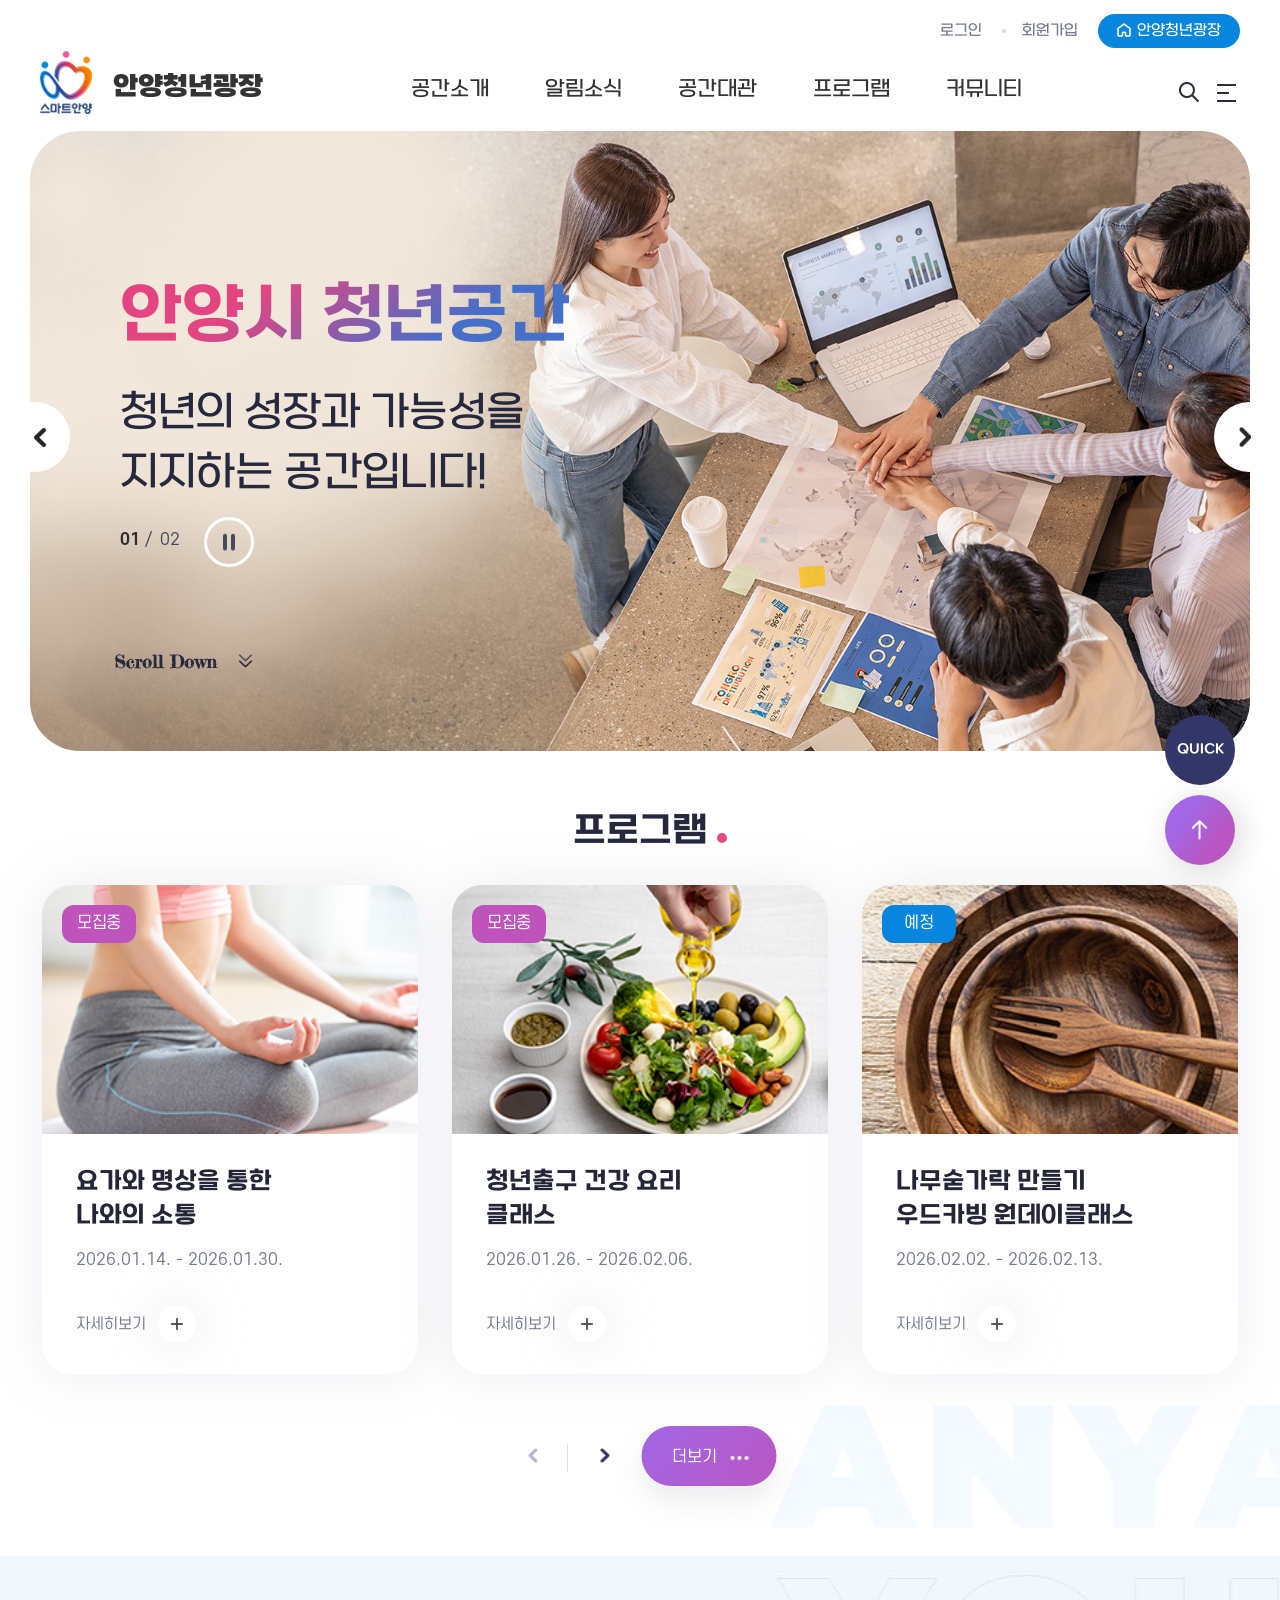
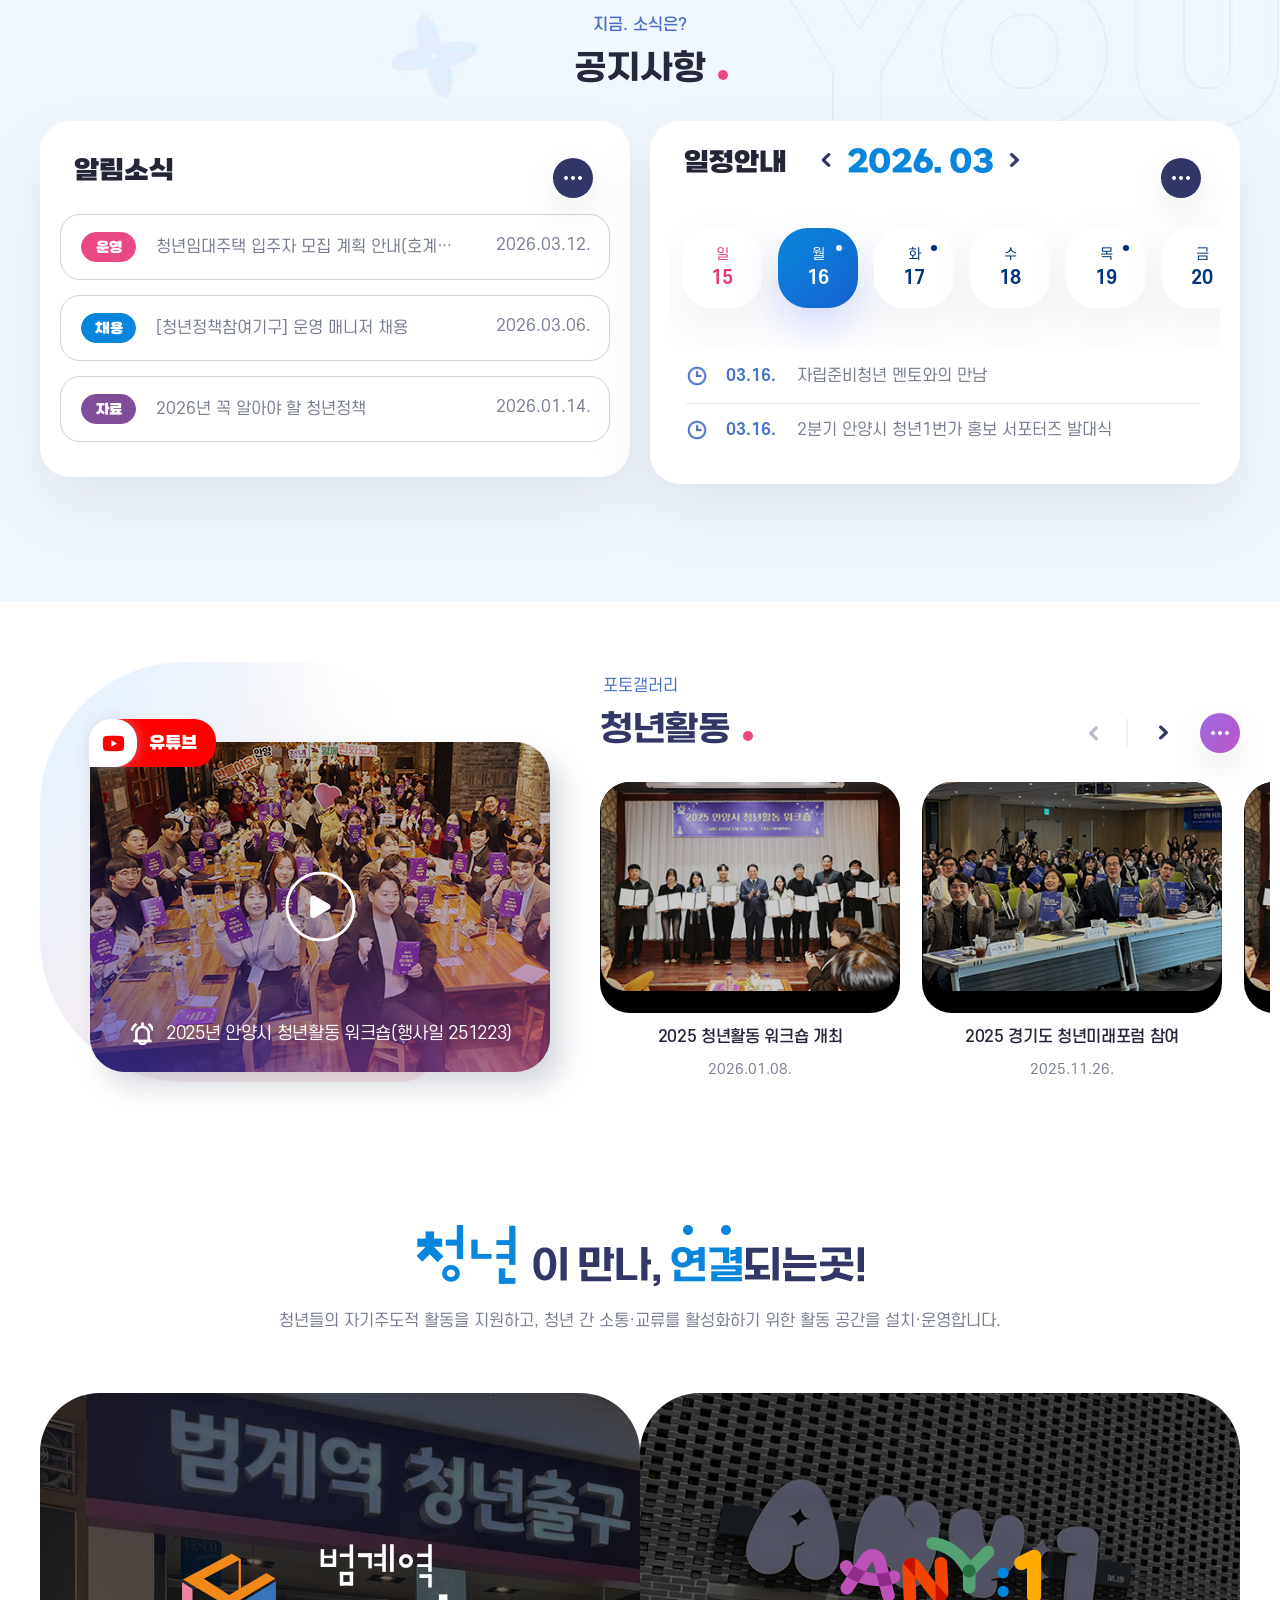
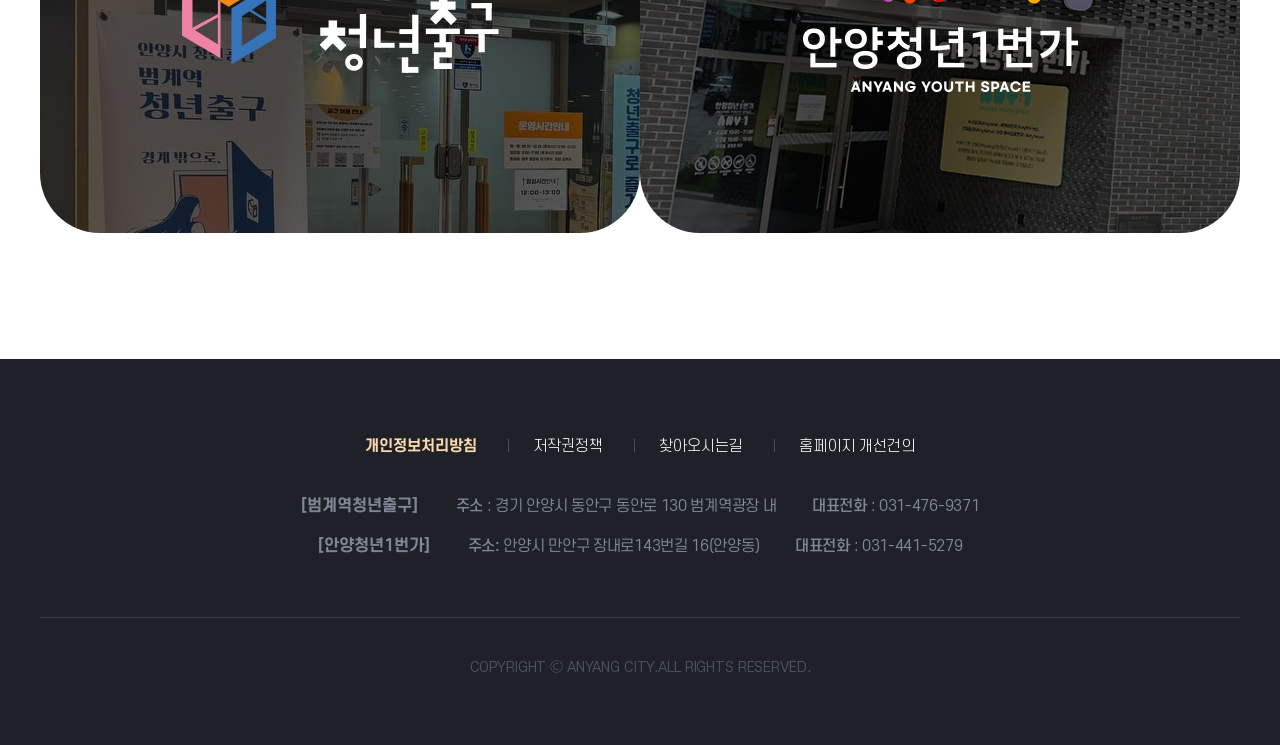
==== commit 26701c21: "checked" ====
--- a/index.html
+++ b/index.html
@@ -9,7 +9,7 @@
     <meta content="안양청년광장, 청년광장, 안양시 청년광장" name="keywords">
     <meta content="안양청년광장 홈페이지입니다." name="description">
     <meta content="telephone=no" name="format-detection">
-    <meta content="/public/images/common/meta_ay2.png" property="og:image">
+    <meta content="./public/images/common/meta_ay2.png" property="og:image">
     <meta content="1200" property="og:image:width">
     <meta content="630" property="og:image:height">
     <meta content="안양청년광장" property="og:site_name">
@@ -17,15 +17,15 @@
     <meta content="안양청년광장 홈페이지입니다." property="og:description">
     <meta content="website" property="og:type">
     <meta content="3369ab" name="theme-color">
-    <link href="/common/css/font.css" rel="stylesheet" type="text/css">
-    <!--[if lt IE 9]><link rel="stylesheet" type="text/css" href="/common/css/font_ie8.css"><![endif]-->
-    <link href="/site/youth_2026/css/main.css?ver=20250224" rel="stylesheet" type="text/css">
-    <!--[if lt IE 9]><script src="/common/js/html5.js"></script><![endif]-->
-    <script src="/common/js/jquery-1.12.4.min.js"></script>
-    <script src="/common/js/jquery-ui.min.js"></script>
-    <script src="/common/js/jquery.easing.1.3.min.js"></script>
-    <script src="/common/js/jquery.screen.min.js"></script>
-    <script src="/common/js/jquery.menu.min.js"></script>
+    <link href="./common/css/font.css" rel="stylesheet" type="text/css">
+    <!--[if lt IE 9]><link rel="stylesheet" type="text/css" href="./common/css/font_ie8.css"><![endif]-->
+    <link href="./site/youth_2026/css/main.css?ver=20250224" rel="stylesheet" type="text/css">
+    <!--[if lt IE 9]><script src="./common/js/html5.js"></script><![endif]-->
+    <script src="./common/js/jquery-1.12.4.min.js"></script>
+    <script src="./common/js/jquery-ui.min.js"></script>
+    <script src="./common/js/jquery.easing.1.3.min.js"></script>
+    <script src="./common/js/jquery.screen.min.js"></script>
+    <script src="./common/js/jquery.menu.min.js"></script>
     <script>
         var site = {
             id:'youth',
@@ -35,15 +35,15 @@
             login:'false'
         };
     </script>
-    <!--<script src="/site/youth_2026/js/slick.min.js"></script>-->
-    <script src="/site/youth_2026/js/slick.min.custom.1.6.0.14.js"></script>
-    <script src="/site/youth_2026/js/slick.extensions.min.js"></script>
-    <script src="/common/js/layout.js"></script>
-    <script src="/common/js/common.js"></script>
-    <script src="/site/youth_2026/js/common.js?ver20240205"></script>
-    <script src="/site/youth_2026/js/plugins.js"></script>
-    <script src="/site/youth_2026/js/main.js"></script>
-    <script src="/site/youth_2026/js/layerpopup.js"></script>
+    <!--<script src="./site/youth_2026/js/slick.min.js"></script>-->
+    <script src="./site/youth_2026/js/slick.min.custom.1.6.0.14.js"></script>
+    <script src="./site/youth_2026/js/slick.extensions.min.js"></script>
+    <script src="./common/js/layout.js"></script>
+    <script src="./common/js/common.js"></script>
+    <script src="./site/youth_2026/js/common.js?ver20240205"></script>
+    <script src="./site/youth_2026/js/plugins.js"></script>
+    <script src="./site/youth_2026/js/main.js"></script>
+    <script src="./site/youth_2026/js/layerpopup.js"></script>
     <title>안양청년광장</title>
     <style>
         #divpopup1 {position:absolute;left:200px;top:150px;width:auto;margin-left:auto;margin-right:auto;z-index:999;}
@@ -978,13 +978,13 @@
                         <div class="visual">
                             <h2 class="skip">메인 비주얼</h2>
                             <div class="visual_list">
-                                <div class="visual_item" style="background-image:url(/site/youth_2026/images/main/visual_01.png);">
+                                <div class="visual_item" style="background-image:url(./site/youth_2026/images/main/visual_01.png);">
                                     <div class="visual_textbox">
                                         <h3 class="visual_title">안양시 청년공간</h3>
                                         <p class="visual_desc">청년의 성장과 가능성을 <br>지지하는 공간입니다!</p>
                                     </div>
                                 </div>
-                                <div class="visual_item" style="background-image:url(/site/youth_2026/images/main/visual_02.png);">
+                                <div class="visual_item" style="background-image:url(./site/youth_2026/images/main/visual_02.png);">
                                     <div class="visual_textbox">
                                         <h3 class="visual_title">안양시 청년공간</h3>
                                         <p class="visual_desc">청년의 성장과 가능성을 <br>지지하는 공간입니다!</p>
@@ -1057,9 +1057,9 @@
                             <div class="program_list">
                                 <div class="program_item">
                                     <a href="javascript:void(0);" class="program_link">
-                                        <div class="image_wrap" style="background-image:url(/site/youth_2026/images/main/program_img01.png)">
+                                        <div class="image_wrap" style="background-image:url(./site/youth_2026/images/main/program_img01.png)">
                                             <span class="badge status_open">모집중</span>
-                                            <img src="/site/youth_2026/images/main/program_img01.png" alt="요가와 명상 프로그램 이미지">
+                                            <img src="./site/youth_2026/images/main/program_img01.png" alt="요가와 명상 프로그램 이미지">
                                         </div>
                                         <div class="text_wrap">
                                             <h3 class="title">요가와 명상을 통한<br>나와의 소통</h3>
@@ -1071,9 +1071,9 @@
     
                                 <div class="program_item active">
                                     <a href="javascript:void(0);" class="program_link">
-                                        <div class="image_wrap" style="background-image:url(/site/youth_2026/images/main/program_img02.png)">
+                                        <div class="image_wrap" style="background-image:url(./site/youth_2026/images/main/program_img02.png)">
                                             <span class="badge status_open">모집중</span>
-                                            <img src="/site/youth_2026/images/main/program_img02.png)" alt="건강 요리 클래스 이미지">
+                                            <img src="./site/youth_2026/images/main/program_img02.png" alt="건강 요리 클래스 이미지">
                                         </div>
                                         <div class="text_wrap">
                                             <h3 class="title">청년출구 건강 요리<br>클래스</h3>
@@ -1085,9 +1085,9 @@
     
                                 <div class="program_item">
                                     <a href="javascript:void(0);" class="program_link">
-                                        <div class="image_wrap" style="background-image:url(/site/youth_2026/images/main/program_img03.png)">
+                                        <div class="image_wrap" style="background-image:url(./site/youth_2026/images/main/program_img03.png)">
                                             <span class="badge status_ready">예정</span>
-                                            <img src="/site/youth_2026/images/main/program_img03.png)" alt="우드카빙 클래스 이미지">
+                                            <img src="./site/youth_2026/images/main/program_img03.png" alt="우드카빙 클래스 이미지">
                                         </div>
                                         <div class="text_wrap">
                                             <h3 class="title">나무숟가락 만들기<br>우드카빙 원데이클래스</h3>
@@ -1099,9 +1099,9 @@
     
                                 <div class="program_item">
                                     <a href="javascript:void(0);" class="program_link">
-                                        <div class="image_wrap" style="background-image:url(/site/youth_2026/images/main/program_img04.png)">
+                                        <div class="image_wrap" style="background-image:url(./site/youth_2026/images/main/program_img04.png)">
                                             <span class="badge status_closed">마감</span>
-                                            <img src="/site/youth_2026/images/main/program_img04.png)" alt="나만의 시간 발견 프로그램 이미지">
+                                            <img src="./site/youth_2026/images/main/program_img04.png" alt="나만의 시간 발견 프로그램 이미지">
                                         </div>
                                         <div class="text_wrap">
                                             <h3 class="title">삶의 효율을 높여주는<br>나만의 시간 발견</h3>
@@ -1112,9 +1112,9 @@
                                 </div>
                                 <div class="program_item">
                                     <a href="javascript:void(0);" class="program_link">
-                                        <div class="image_wrap" style="background-image:url(/site/youth_2026/images/main/program_img01.png)">
+                                        <div class="image_wrap" style="background-image:url(./site/youth_2026/images/main/program_img01.png)">
                                             <span class="badge status_open">모집중</span>
-                                            <img src="/site/youth_2026/images/main/program_img01.png)" alt="요가와 명상 프로그램 이미지">
+                                            <img src="./site/youth_2026/images/main/program_img01.png" alt="요가와 명상 프로그램 이미지">
                                         </div>
                                         <div class="text_wrap">
                                             <h3 class="title">요가와 명상을 통한<br>나와의 소통</h3>
@@ -1234,7 +1234,7 @@
                         <section class="activity_wrap">
                             <div class="youtube_area">
                                 <span class="label_youtube">유튜브</span>
-                                <div class="youtubue_frame" title="유튜브 영상 재생" data-youtube-id="Ggp0OjzVAh0" style="background-image:url(/site/youth_2026/images/main/youtube_img.png)" tabindex="0">
+                                <div class="youtubue_frame" title="유튜브 영상 재생" data-youtube-id="Ggp0OjzVAh0" style="background-image:url(./site/youth_2026/images/main/youtube_img.png)" tabindex="0">
                                     <div class="youtube_preview">
                                         <div class="color_overlay"></div>
                                         <button type="button" class="play_btn" aria-label="유튜브 영상 재생">
@@ -1272,21 +1272,21 @@
                                 <div class="gallery_list clearfix">
                                     <div class="gallery_item">
                                         <a href="#none" class="gallery_anchor">
-                                            <div class="image_box"><img src="/site/youth_2026/images/main/gallery_img01.png" alt="2025 청년활동 워크숍 개최 사진"></div>
+                                            <div class="image_box"><img src="./site/youth_2026/images/main/gallery_img01.png" alt="2025 청년활동 워크숍 개최 사진"></div>
                                             <p class="tit">2025 청년활동 워크숍 개최</p>
                                             <span class="date">2026.01.08.</span>
                                         </a>
                                     </div>
                                     <div class="gallery_item">
                                         <a href="#none" class="gallery_anchor">
-                                            <div class="image_box"><img src="/site/youth_2026/images/main/gallery_img02.png" alt="2025 경기도 청년미래포럼 참여 사진"></div>
+                                            <div class="image_box"><img src="./site/youth_2026/images/main/gallery_img02.png" alt="2025 경기도 청년미래포럼 참여 사진"></div>
                                             <p class="tit">2025 경기도 청년미래포럼 참여</p>
                                             <span class="date">2025.11.26.</span>
                                         </a>
                                     </div>
                                     <div class="gallery_item">
                                         <a href="#none" class="gallery_anchor">
-                                            <div class="image_box"><img src="/site/youth_2026/images/main/gallery_img01.png" alt="2025 청년활동 워크숍 개최 사진"></div>
+                                            <div class="image_box"><img src="./site/youth_2026/images/main/gallery_img01.png" alt="2025 청년활동 워크숍 개최 사진"></div>
                                             <p class="tit">2025 청년활동 워크숍 개최</p>
                                             <span class="date">2026.01.08.</span>
                                         </a>
@@ -1300,7 +1300,7 @@
                     <div class="wrap">
                         <div class="space_header">
                             <h3 class="space_title">
-                                <img src="/site/youth_2026/images/main/space_title.png" alt="청년이 만나 연결되는 곳!">
+                                <img src="./site/youth_2026/images/main/space_title.png" alt="청년이 만나 연결되는 곳!">
                             </h3>
                             <p class="space_text">청년들의 자기주도적 활동을 지원하고, <br class="br640">청년 간 소통·교류를 활성화하기 위한 <br class="br640">활동 공간을 설치·운영합니다.</p>
                         </div>
@@ -1308,7 +1308,7 @@
                         <div class="space_list">
                             <div class="space_item type_exit" tabindex="0">
                                 <div class="logo_box">
-                                    <img src="/site/youth_2026/images/main/space_logo.png" alt="범계역 청년출구">
+                                    <img src="./site/youth_2026/images/main/space_logo.png" alt="범계역 청년출구">
                                 </div>
                                 <div class="info_box">
                                     <dl class="info_list">
@@ -1332,7 +1332,7 @@
                             </div>
                             <div class="space_item type_anyang" tabindex="0">
                                 <div class="logo_box">
-                                    <img src="/site/youth_2026/images/main/anyang_spacelogo.png" alt="ANY:1 안양청년1번가">
+                                    <img src="./site/youth_2026/images/main/anyang_spacelogo.png" alt="ANY:1 안양청년1번가">
                                 </div>
                                 <div class="info_box">
                                     <dl class="info_list">
--- a/site/youth_2026/css/main.css
+++ b/site/youth_2026/css/main.css
@@ -1,8 +1,8 @@
 @charset "utf-8";
 
 /* Layout */
-@import url('/common/css/default.css');
-@import url('/common/css/layout.css');
+@import url('../../../common/css/default.css');
+@import url('../../../common/css/layout.css');
 @import url('common.css?ver=20250724');
 @import url('font.css');
 @import url('main_layout.css?ver20250224');
